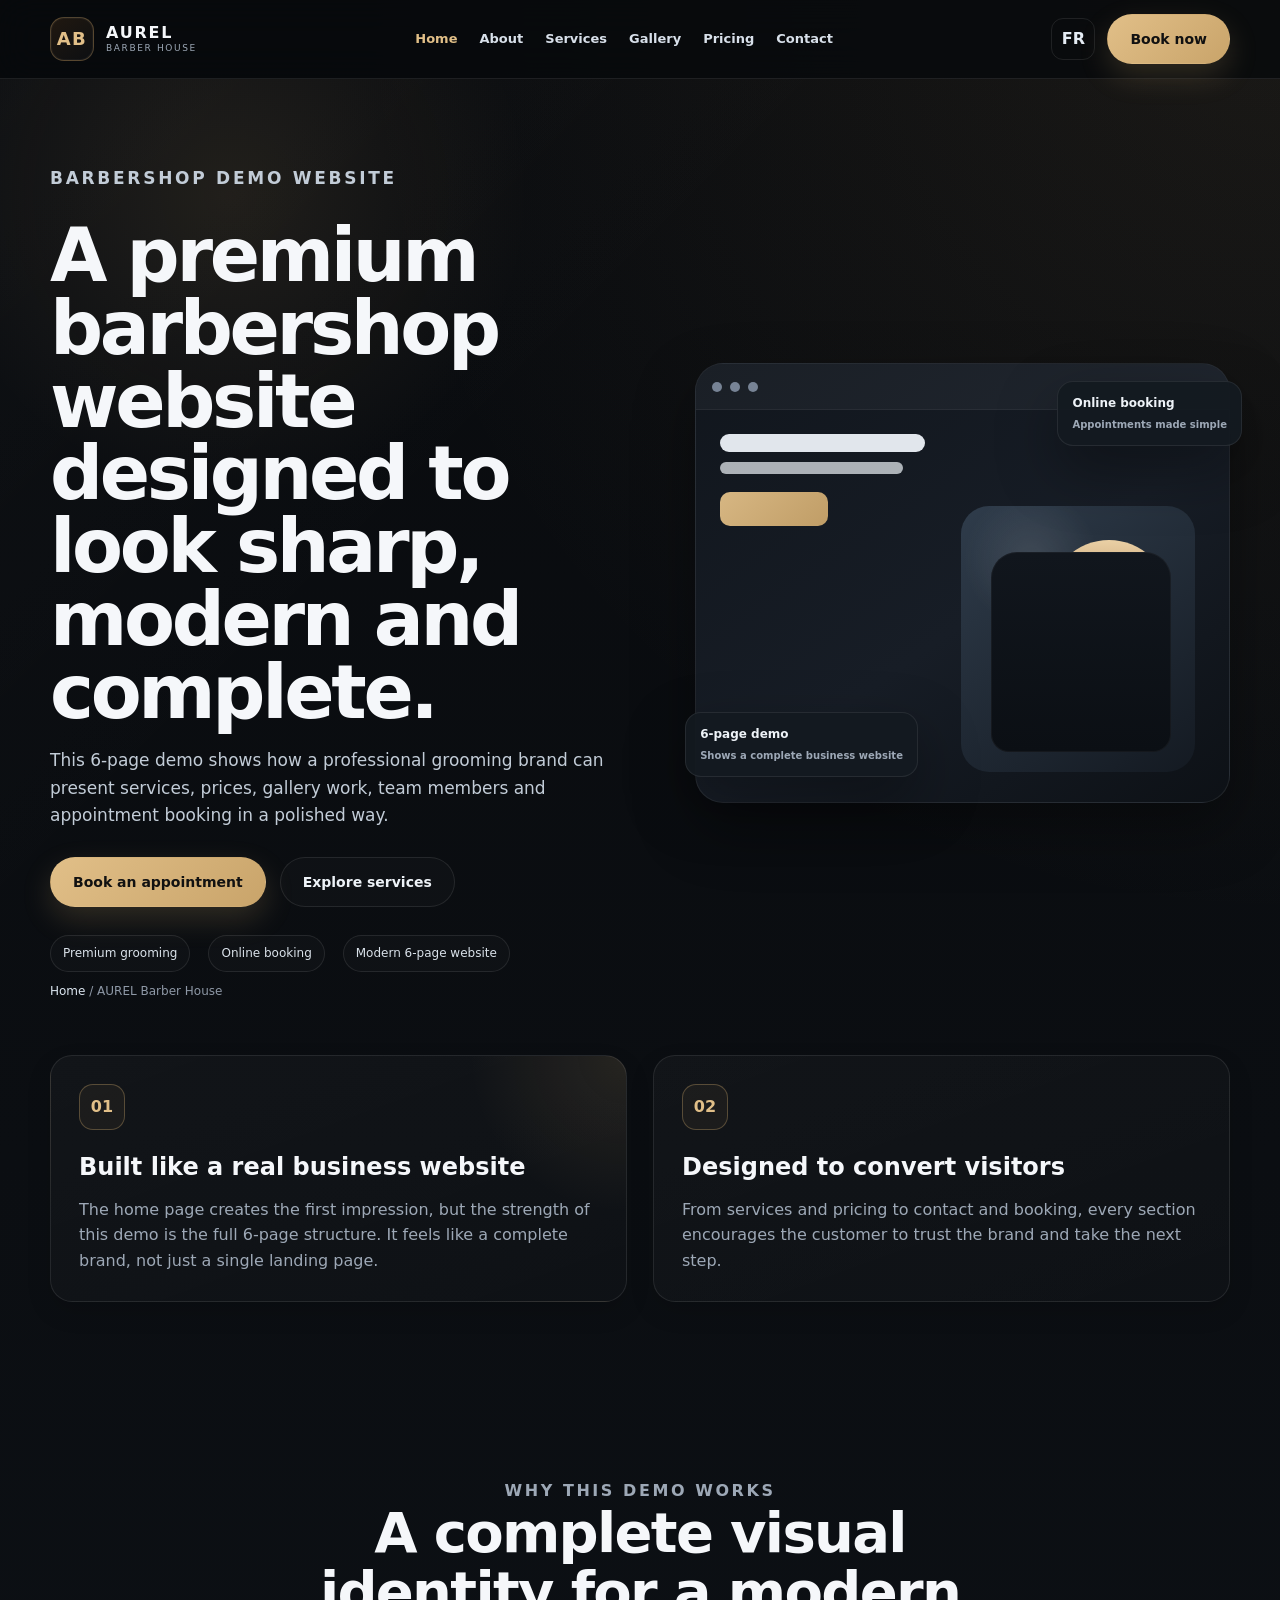
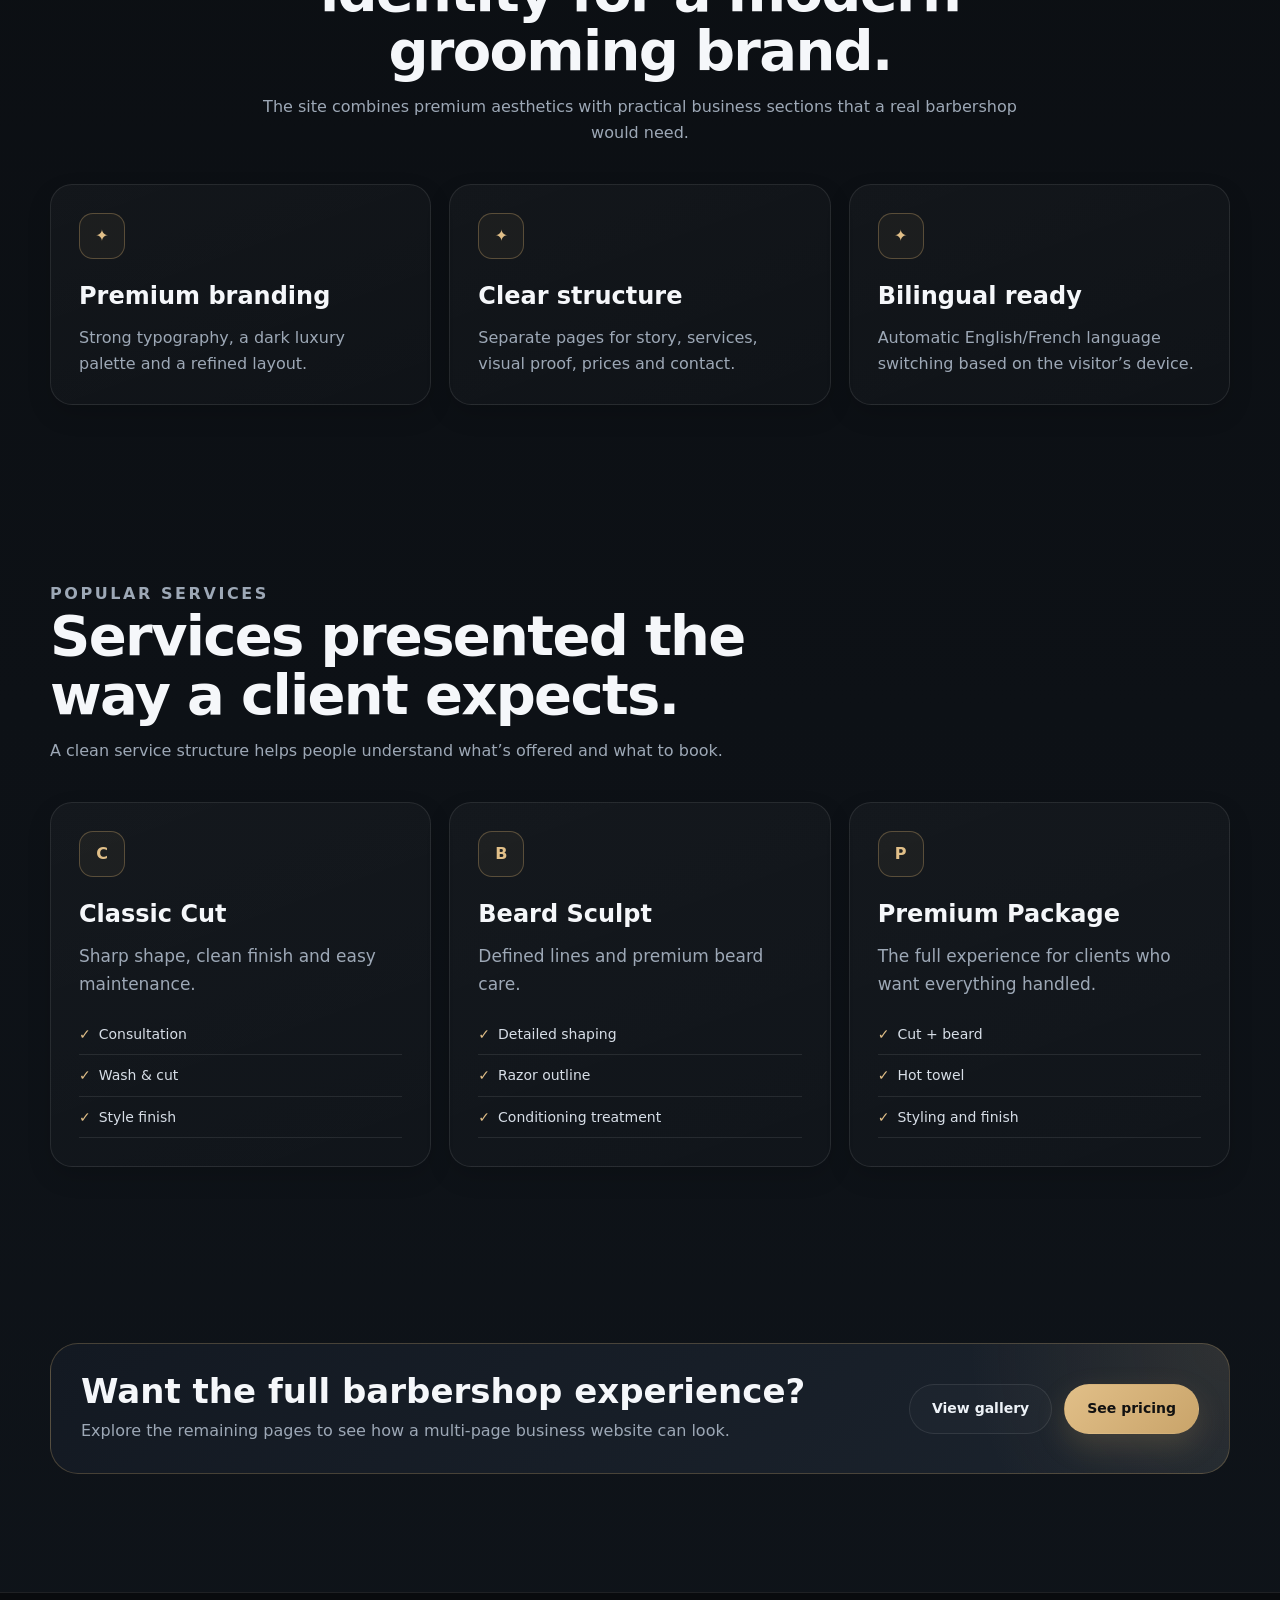
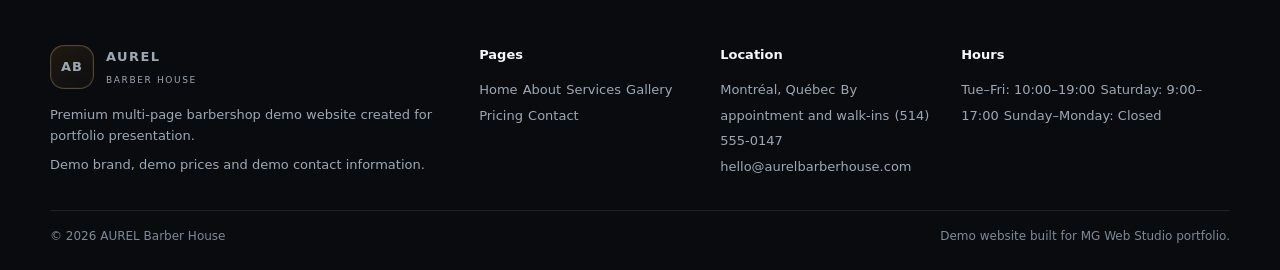
==== index.html @ 2289fd04 "Add files via upload" ====
<!doctype html>
<html lang="en" data-title-en="AUREL Barber House | Home" data-title-fr="AUREL Barber House | Accueil">
<head>
  <meta charset="utf-8" />
  <meta name="viewport" content="width=device-width, initial-scale=1" />
  <meta name="description" content="Premium multi-page barbershop demo website for portfolio presentation." />
  <title>AUREL Barber House | Home</title>
  <link rel="stylesheet" href="styles.css" />
</head>
<body>
  
<header class="site-header">
  <div class="container nav-wrap">
    <a href="index.html" class="brand" aria-label="AUREL Barber House home">
      <span class="brand-mark">AB</span>
      <span class="brand-copy">
        <strong>AUREL</strong>
        <small data-en="BARBER HOUSE" data-fr="BARBER HOUSE">BARBER HOUSE</small>
      </span>
    </a>

    <button class="menu-btn" type="button" aria-label="Open menu" aria-expanded="false">
      <span></span><span></span><span></span>
    </button>

    <nav class="main-nav">
      <a href="index.html" class="active" data-en="Home" data-fr="Accueil">Home</a>
      <a href="about.html" class="" data-en="About" data-fr="À propos">About</a>
      <a href="services.html" class="" data-en="Services" data-fr="Services">Services</a>
      <a href="gallery.html" class="" data-en="Gallery" data-fr="Galerie">Gallery</a>
      <a href="pricing.html" class="" data-en="Pricing" data-fr="Tarifs">Pricing</a>
      <a href="contact.html" class="" data-en="Contact" data-fr="Contact">Contact</a>
    </nav>

    <div class="header-actions">
      <button class="lang-btn" type="button" aria-label="Switch language">FR</button>
      <a href="contact.html" class="btn btn-primary" data-en="Book now" data-fr="Réserver">Book now</a>
    </div>
  </div>
</header>


  <section class="page-hero">
    <div class="container">
      <div class="hero-grid">
        <div class="hero-copy reveal">
          <p class="eyebrow" data-en="Barbershop demo website" data-fr="Site démo pour barbershop">Barbershop demo website</p>
          <h1 data-en="A premium barbershop website designed to look sharp, modern and complete." data-fr="Un site de barbershop premium conçu pour être net, moderne et complet.">A premium barbershop website designed to look sharp, modern and complete.</h1>
          <p data-en="This 6-page demo shows how a professional grooming brand can present services, prices, gallery work, team members and appointment booking in a polished way." data-fr="Cette démo en 6 pages montre comment une marque de barbershop peut présenter ses services, ses tarifs, sa galerie, son équipe et la prise de rendez-vous de manière soignée.">This 6-page demo shows how a professional grooming brand can present services, prices, gallery work, team members and appointment booking in a polished way.</p>
          <div class="hero-actions">
            <a href="contact.html" class="btn btn-primary" data-en="Book an appointment" data-fr="Prendre rendez-vous">Book an appointment</a>
            <a href="services.html" class="btn btn-secondary" data-en="Explore services" data-fr="Voir les services">Explore services</a>
          </div>
          <div class="trust-strip">
            <span data-en="Premium grooming" data-fr="Soins premium">Premium grooming</span>
            <span data-en="Online booking" data-fr="Réservation en ligne">Online booking</span>
            <span data-en="Modern 6-page website" data-fr="Site moderne en 6 pages">Modern 6-page website</span>
          </div>
          <div class="breadcrumb"><a href="index.html" data-en="Home" data-fr="Accueil">Home</a> / <span>AUREL Barber House</span></div>
        </div>
        
<div class="hero-visual reveal">
  <div class="hero-card">
    <div class="browser-top"><i></i><i></i><i></i></div>
    <div class="barber-hero-scene">
      <div class="preview-headline">
        <b></b><b></b><i></i>
      </div>
      <div class="barber-chair"></div>
    </div>
  </div>
  <div class="hero-floating float-one">
    <span data-en="Online booking" data-fr="Réservation en ligne">Online booking</span>
    <small data-en="Appointments made simple" data-fr="Prise de rendez-vous simplifiée">Appointments made simple</small>
  </div>
  <div class="hero-floating float-two">
    <span data-en="6-page demo" data-fr="Démo 6 pages">6-page demo</span>
    <small data-en="Shows a complete business website" data-fr="Montre un site complet d’entreprise">Shows a complete business website</small>
  </div>
</div>

      </div>
    </div>
  </section>

  
<section class="section page-intro">
  <div class="container">
    <div class="grid-2">
      <div class="card highlight-card reveal">
        <div class="icon">01</div>
        <h3 data-en="Built like a real business website" data-fr="Construit comme un vrai site d’entreprise">Built like a real business website</h3>
        <p data-en="The home page creates the first impression, but the strength of this demo is the full 6-page structure. It feels like a complete brand, not just a single landing page."
           data-fr="La page d’accueil crée la première impression, mais la force de cette démo vient surtout de sa structure complète en 6 pages. Elle ressemble à une vraie marque, pas seulement à une simple page d’atterrissage.">
          The home page creates the first impression, but the strength of this demo is the full 6-page structure. It feels like a complete brand, not just a single landing page.
        </p>
      </div>
      <div class="card reveal">
        <div class="icon">02</div>
        <h3 data-en="Designed to convert visitors" data-fr="Conçu pour convertir les visiteurs">Designed to convert visitors</h3>
        <p data-en="From services and pricing to contact and booking, every section encourages the customer to trust the brand and take the next step."
           data-fr="Des services et tarifs au contact et à la réservation, chaque section aide le client à faire confiance à la marque et à passer à l’action.">
          From services and pricing to contact and booking, every section encourages the customer to trust the brand and take the next step.
        </p>
      </div>
    </div>
  </div>
</section>

<section class="section">
  <div class="container">
    <div class="section-heading center reveal">
      <p class="eyebrow" data-en="Why this demo works" data-fr="Pourquoi cette démo fonctionne">Why this demo works</p>
      <h2 data-en="A complete visual identity for a modern grooming brand." data-fr="Une identité visuelle complète pour une marque de grooming moderne.">A complete visual identity for a modern grooming brand.</h2>
      <p data-en="The site combines premium aesthetics with practical business sections that a real barbershop would need."
         data-fr="Le site combine une esthétique premium avec les sections pratiques dont un vrai barbershop a besoin.">
         The site combines premium aesthetics with practical business sections that a real barbershop would need.
      </p>
    </div>
    <div class="feature-grid">
      <div class="card reveal">
        <div class="icon">✦</div>
        <h3 data-en="Premium branding" data-fr="Branding premium">Premium branding</h3>
        <p data-en="Strong typography, a dark luxury palette and a refined layout."
           data-fr="Typographie forte, palette luxueuse sombre et mise en page raffinée.">Strong typography, a dark luxury palette and a refined layout.</p>
      </div>
      <div class="card reveal">
        <div class="icon">✦</div>
        <h3 data-en="Clear structure" data-fr="Structure claire">Clear structure</h3>
        <p data-en="Separate pages for story, services, visual proof, prices and contact."
           data-fr="Des pages séparées pour l’histoire, les services, la preuve visuelle, les tarifs et le contact.">Separate pages for story, services, visual proof, prices and contact.</p>
      </div>
      <div class="card reveal">
        <div class="icon">✦</div>
        <h3 data-en="Bilingual ready" data-fr="Bilingue">Bilingual ready</h3>
        <p data-en="Automatic English/French language switching based on the visitor’s device."
           data-fr="Changement automatique anglais/français selon l’appareil du visiteur.">Automatic English/French language switching based on the visitor’s device.</p>
      </div>
    </div>
  </div>
</section>

<section class="section">
  <div class="container">
    <div class="section-heading reveal">
      <p class="eyebrow" data-en="Popular services" data-fr="Services populaires">Popular services</p>
      <h2 data-en="Services presented the way a client expects." data-fr="Des services présentés comme un client s’y attend.">Services presented the way a client expects.</h2>
      <p data-en="A clean service structure helps people understand what’s offered and what to book."
         data-fr="Une structure de services claire aide les clients à comprendre ce qui est offert et quoi réserver.">
         A clean service structure helps people understand what’s offered and what to book.
      </p>
    </div>
    <div class="service-grid">
      <div class="card service-card reveal">
        <div class="icon">C</div>
        <h3 data-en="Classic Cut" data-fr="Coupe classique">Classic Cut</h3>
        <p class="lead" data-en="Sharp shape, clean finish and easy maintenance." data-fr="Forme nette, finition propre et entretien facile.">Sharp shape, clean finish and easy maintenance.</p>
        <ul>
          <li data-en="Consultation" data-fr="Consultation">Consultation</li>
          <li data-en="Wash & cut" data-fr="Lavage et coupe">Wash & cut</li>
          <li data-en="Style finish" data-fr="Finition coiffage">Style finish</li>
        </ul>
      </div>
      <div class="card service-card reveal">
        <div class="icon">B</div>
        <h3 data-en="Beard Sculpt" data-fr="Sculpture de barbe">Beard Sculpt</h3>
        <p class="lead" data-en="Defined lines and premium beard care." data-fr="Lignes définies et soin de barbe premium.">Defined lines and premium beard care.</p>
        <ul>
          <li data-en="Detailed shaping" data-fr="Mise en forme détaillée">Detailed shaping</li>
          <li data-en="Razor outline" data-fr="Contour au rasoir">Razor outline</li>
          <li data-en="Conditioning treatment" data-fr="Traitement revitalisant">Conditioning treatment</li>
        </ul>
      </div>
      <div class="card service-card reveal">
        <div class="icon">P</div>
        <h3 data-en="Premium Package" data-fr="Forfait premium">Premium Package</h3>
        <p class="lead" data-en="The full experience for clients who want everything handled." data-fr="L’expérience complète pour les clients qui veulent tout inclure.">The full experience for clients who want everything handled.</p>
        <ul>
          <li data-en="Cut + beard" data-fr="Coupe + barbe">Cut + beard</li>
          <li data-en="Hot towel" data-fr="Serviette chaude">Hot towel</li>
          <li data-en="Styling and finish" data-fr="Coiffage et finition">Styling and finish</li>
        </ul>
      </div>
    </div>
  </div>
</section>

<section class="section">
  <div class="container">
    <div class="cta-band reveal">
      <div>
        <h3 data-en="Want the full barbershop experience?" data-fr="Envie de voir l’expérience complète du barbershop ?">Want the full barbershop experience?</h3>
        <p data-en="Explore the remaining pages to see how a multi-page business website can look." data-fr="Explorez les autres pages pour voir à quoi peut ressembler un site professionnel multi-pages.">Explore the remaining pages to see how a multi-page business website can look.</p>
      </div>
      <div style="display:flex;gap:12px;flex-wrap:wrap;">
        <a href="gallery.html" class="btn btn-secondary" data-en="View gallery" data-fr="Voir la galerie">View gallery</a>
        <a href="pricing.html" class="btn btn-primary" data-en="See pricing" data-fr="Voir les tarifs">See pricing</a>
      </div>
    </div>
  </div>
</section>


  
<footer class="site-footer">
  <div class="container footer-grid">
    <div>
      <a href="index.html" class="brand">
        <span class="brand-mark">AB</span>
        <span class="brand-copy">
          <strong>AUREL</strong>
          <small data-en="BARBER HOUSE" data-fr="BARBER HOUSE">BARBER HOUSE</small>
        </span>
      </a>
      <p data-en="Premium multi-page barbershop demo website created for portfolio presentation." data-fr="Site démo premium multi-pages pour barbershop, créé pour une présentation de portfolio.">Premium multi-page barbershop demo website created for portfolio presentation.</p>
      <p class="demo-note" data-en="Demo brand, demo prices and demo contact information." data-fr="Marque, tarifs et coordonnées fictifs pour cette démonstration.">Demo brand, demo prices and demo contact information.</p>
    </div>
    <div>
      <strong data-en="Pages" data-fr="Pages">Pages</strong>
      <a href="index.html" data-en="Home" data-fr="Accueil">Home</a>
      <a href="about.html" data-en="About" data-fr="À propos">About</a>
      <a href="services.html" data-en="Services" data-fr="Services">Services</a>
      <a href="gallery.html" data-en="Gallery" data-fr="Galerie">Gallery</a>
      <a href="pricing.html" data-en="Pricing" data-fr="Tarifs">Pricing</a>
      <a href="contact.html" data-en="Contact" data-fr="Contact">Contact</a>
    </div>
    <div>
      <strong data-en="Location" data-fr="Emplacement">Location</strong>
      <span data-en="Montréal, Québec" data-fr="Montréal, Québec">Montréal, Québec</span>
      <span data-en="By appointment and walk-ins" data-fr="Sur rendez-vous et sans rendez-vous">By appointment and walk-ins</span>
      <span>(514) 555-0147</span>
      <span>hello@aurelbarberhouse.com</span>
    </div>
    <div>
      <strong data-en="Hours" data-fr="Heures">Hours</strong>
      <span data-en="Tue–Fri: 10:00–19:00" data-fr="Mar–Ven : 10 h–19 h">Tue–Fri: 10:00–19:00</span>
      <span data-en="Saturday: 9:00–17:00" data-fr="Samedi : 9 h–17 h">Saturday: 9:00–17:00</span>
      <span data-en="Sunday–Monday: Closed" data-fr="Dimanche–Lundi : Fermé">Sunday–Monday: Closed</span>
    </div>
  </div>
  <div class="container footer-bottom">
    <span>© <span id="year"></span> AUREL Barber House</span>
    <span data-en="Demo website built for MG Web Studio portfolio." data-fr="Site démo créé pour le portfolio de MG Web Studio.">Demo website built for MG Web Studio portfolio.</span>
  </div>
</footer>

  <script src="script.js"></script>
</body>
</html>
---- styles.css ----
:root{
  --bg:#0b0d10;
  --bg-2:#11151a;
  --panel:#141a20;
  --panel-2:#182029;
  --text:#f5f7fa;
  --muted:#9da8b6;
  --line:rgba(255,255,255,.09);
  --gold:#c9a46a;
  --gold-2:#e1bf88;
  --accent:#7dd3c7;
  --danger:#ff8a8a;
  --radius:22px;
  --shadow:0 24px 60px rgba(0,0,0,.35);
  --max:1180px;
}
*{box-sizing:border-box}
html{scroll-behavior:smooth}
body{
  margin:0;
  background:
    radial-gradient(circle at top right, rgba(201,164,106,.09), transparent 25%),
    linear-gradient(180deg,#090b0e,#0f141a);
  color:var(--text);
  font-family:Inter, ui-sans-serif, system-ui, -apple-system, Segoe UI, Roboto, Arial, sans-serif;
  line-height:1.6;
}
a{color:inherit;text-decoration:none}
img{max-width:100%;display:block}
button,input,textarea{font:inherit}
button{cursor:pointer}
.container{width:min(var(--max), calc(100% - 32px));margin:auto}
.eyebrow{
  display:inline-block;
  color:var(--gold-2);
  font-size:11px;
  font-weight:800;
  letter-spacing:.16em;
  text-transform:uppercase;
  margin-bottom:16px;
}
.section{
  padding:88px 0;
}
.section-heading{
  max-width:760px;
  margin-bottom:38px;
}
.section-heading.center{
  text-align:center;
  margin-left:auto;
  margin-right:auto;
}
.section-heading h2{
  margin:0 0 14px;
  font-size:clamp(34px,4.5vw,56px);
  line-height:1.05;
  letter-spacing:-.03em;
}
.section-heading p{
  margin:0;
  color:var(--muted);
  font-size:16px;
}
.lead{
  color:#cad2dc;
  font-size:17px;
}
.btn{
  display:inline-flex;
  align-items:center;
  justify-content:center;
  min-height:50px;
  padding:0 22px;
  border-radius:999px;
  font-size:14px;
  font-weight:800;
  transition:.22s ease;
  border:1px solid transparent;
}
.btn:hover{transform:translateY(-2px)}
.btn-primary{
  background:linear-gradient(135deg,var(--gold-2),var(--gold));
  color:#111;
  box-shadow:0 12px 30px rgba(201,164,106,.2);
}
.btn-secondary{
  background:rgba(255,255,255,.02);
  border-color:var(--line);
  color:#edf2f7;
}
.btn-secondary:hover{
  border-color:rgba(201,164,106,.45);
}
.site-header{
  position:sticky;
  top:0;
  z-index:999;
  background:rgba(7,9,12,.78);
  backdrop-filter:blur(18px);
  border-bottom:1px solid var(--line);
}
.nav-wrap{
  min-height:78px;
  display:flex;
  align-items:center;
  justify-content:space-between;
  gap:20px;
}
.brand{
  display:flex;
  align-items:center;
  gap:12px;
  min-width:0;
}
.brand-mark{
  width:44px;height:44px;
  border-radius:14px;
  display:grid;
  place-items:center;
  background:linear-gradient(145deg,#201810,#0d0f12);
  border:1px solid rgba(201,164,106,.35);
  color:var(--gold-2);
  font-weight:900;
  font-size:18px;
  letter-spacing:.08em;
  box-shadow:inset 0 0 0 1px rgba(255,255,255,.04);
}
.brand-copy{
  display:grid;
  gap:3px;
  line-height:1;
}
.brand-copy strong{
  font-size:16px;
  letter-spacing:.11em;
}
.brand-copy small{
  color:var(--muted);
  font-size:9px;
  letter-spacing:.18em;
  text-transform:uppercase;
}
.main-nav{
  display:flex;
  align-items:center;
  gap:22px;
}
.main-nav a{
  font-size:13px;
  font-weight:700;
  color:#d8e0ea;
}
.main-nav a.active,
.main-nav a:hover{
  color:var(--gold-2);
}
.header-actions{
  display:flex;
  align-items:center;
  gap:12px;
}
.lang-btn{
  min-width:44px;
  height:42px;
  border-radius:12px;
  border:1px solid var(--line);
  background:transparent;
  color:#e5ecf4;
  font-weight:800;
}
.menu-btn{
  display:none;
  border:0;
  background:none;
  padding:8px;
}
.menu-btn span{
  display:block;
  width:24px;
  height:2px;
  background:#fff;
  margin:5px 0;
}
.page-hero{
  position:relative;
  overflow:hidden;
  padding:86px 0 54px;
}
.page-hero::before{
  content:"";
  position:absolute;
  inset:0;
  background:
    radial-gradient(circle at 18% 12%, rgba(201,164,106,.11), transparent 22%),
    linear-gradient(135deg, rgba(255,255,255,.02), transparent 40%);
  pointer-events:none;
}
.page-hero .container{
  position:relative;
  z-index:2;
}
.hero-grid{
  display:grid;
  grid-template-columns:1.06fr .94fr;
  gap:42px;
  align-items:center;
}
.hero-copy h1{
  margin:0 0 18px;
  font-size:clamp(46px,5.8vw,78px);
  line-height:.98;
  letter-spacing:-.045em;
}
.hero-copy p{
  margin:0 0 28px;
  color:#c2ccd7;
  font-size:17px;
  max-width:640px;
}
.hero-actions{
  display:flex;
  gap:14px;
  flex-wrap:wrap;
  margin-bottom:28px;
}
.trust-strip{
  display:flex;
  gap:18px;
  flex-wrap:wrap;
}
.trust-strip span{
  color:#dae2ea;
  font-size:12px;
  padding:8px 12px;
  border-radius:999px;
  border:1px solid var(--line);
  background:rgba(255,255,255,.02);
}
.hero-visual{
  position:relative;
  min-height:440px;
}
.hero-card{
  position:absolute;
  inset:0;
  border-radius:28px;
  overflow:hidden;
  border:1px solid rgba(255,255,255,.08);
  background:linear-gradient(145deg,#11161d,#171d26 55%,#0d1116);
  box-shadow:var(--shadow);
}
.browser-top{
  height:46px;
  display:flex;
  align-items:center;
  gap:8px;
  padding:0 16px;
  background:rgba(255,255,255,.04);
  border-bottom:1px solid rgba(255,255,255,.05);
}
.browser-top i{
  width:10px;height:10px;border-radius:50%;background:#778395;
}
.barber-hero-scene{
  position:absolute;
  inset:46px 0 0 0;
  padding:24px;
}
.preview-headline{
  display:grid;
  gap:10px;
  max-width:46%;
}
.preview-headline b,
.preview-headline i{
  display:block;
  border-radius:10px;
  background:#edf2f7;
  opacity:.95;
}
.preview-headline b:nth-child(1){height:18px;width:92%}
.preview-headline b:nth-child(2){height:12px;width:82%;opacity:.7}
.preview-headline i{height:34px;width:108px;background:linear-gradient(135deg,var(--gold-2),var(--gold));margin-top:8px}
.barber-chair{
  position:absolute;
  right:34px;
  bottom:30px;
  width:44%;
  height:68%;
  border-radius:28px;
  background:
    radial-gradient(circle at 30% 20%, rgba(255,255,255,.10), transparent 25%),
    linear-gradient(145deg,#2f3c4b,#141a22);
  overflow:hidden;
}
.barber-chair::before{
  content:"";
  position:absolute;
  width:120px;height:120px;border-radius:50%;
  top:34px;right:26px;
  background:linear-gradient(180deg,#ead0a5,#bc9265 48%,#49352a);
}
.barber-chair::after{
  content:"";
  position:absolute;
  width:180px;height:200px;
  left:30px;bottom:20px;
  background:linear-gradient(180deg,#11161d,#0b0f14);
  border-radius:26px 26px 18px 18px;
  box-shadow:inset 0 0 0 1px rgba(255,255,255,.04);
}
.hero-floating{
  position:absolute;
  z-index:3;
  padding:12px 14px;
  border-radius:16px;
  border:1px solid rgba(255,255,255,.08);
  background:rgba(20,26,32,.94);
  box-shadow:var(--shadow);
  font-size:12px;
  font-weight:800;
  color:#eef3f8;
}
.hero-floating small{
  display:block;
  margin-top:4px;
  font-size:10px;
  font-weight:600;
  color:var(--muted);
}
.float-one{top:18px;right:-12px}
.float-two{left:-10px;bottom:26px}
.page-intro{
  padding-top:0;
}
.grid-2{
  display:grid;
  grid-template-columns:1fr 1fr;
  gap:26px;
}
.card{
  padding:28px;
  border-radius:var(--radius);
  background:linear-gradient(160deg,rgba(255,255,255,.03),rgba(255,255,255,.015));
  border:1px solid var(--line);
  box-shadow:0 10px 24px rgba(0,0,0,.14);
}
.highlight-card{
  background:
    radial-gradient(circle at top right, rgba(201,164,106,.12), transparent 25%),
    linear-gradient(160deg,rgba(255,255,255,.03),rgba(255,255,255,.015));
}
.icon{
  width:46px;height:46px;border-radius:14px;
  display:grid;place-items:center;
  color:var(--gold-2);
  border:1px solid rgba(201,164,106,.35);
  background:rgba(201,164,106,.06);
  margin-bottom:18px;
  font-weight:900;
}
.card h3{
  margin:0 0 10px;
  font-size:24px;
}
.card p{
  margin:0;
  color:var(--muted);
}
.feature-grid{
  display:grid;
  grid-template-columns:repeat(3,1fr);
  gap:18px;
}
.service-grid, .gallery-grid, .pricing-grid, .team-grid, .review-grid, .stat-grid{
  display:grid;
  gap:18px;
}
.service-grid{grid-template-columns:repeat(3,1fr)}
.gallery-grid{grid-template-columns:repeat(3,1fr)}
.gallery-tile{
  min-height:240px;
  border-radius:22px;
  overflow:hidden;
  border:1px solid var(--line);
  background:linear-gradient(145deg,#151b22,#1f2730);
  position:relative;
}
.gallery-tile::before{
  content:"";
  position:absolute;
  inset:0;
  background:
    radial-gradient(circle at 74% 20%, rgba(201,164,106,.18), transparent 16%),
    linear-gradient(135deg, transparent 35%, rgba(255,255,255,.05), transparent 60%);
}
.gallery-tile .scene{
  position:absolute; inset:0; padding:22px;
}
.gallery-tile .scene .hair{
  position:absolute; top:36px; right:42px; width:84px; height:84px; border-radius:50%;
  background:linear-gradient(180deg,#18120f,#36261d);
}
.gallery-tile .scene .face{
  position:absolute; top:78px; right:54px; width:60px; height:86px; border-radius:32px;
  background:linear-gradient(180deg,#ebc49a,#b77f59);
}
.gallery-tile .scene .cape{
  position:absolute; bottom:20px; right:20px; width:150px; height:140px; border-radius:30px 30px 16px 16px;
  background:linear-gradient(180deg,#0f1318,#293341);
}
.gallery-tile .label{
  position:absolute;left:18px;bottom:18px;z-index:2;
  padding:8px 10px;border-radius:999px;
  font-size:10px;font-weight:800;letter-spacing:.1em;text-transform:uppercase;
  border:1px solid rgba(255,255,255,.08);
  background:rgba(12,15,19,.72);
}
.service-card h3,
.team-card h3,
.review-card h3,
.price-card h3{
  margin:0 0 10px;
  font-size:24px;
}
.service-card ul,
.price-card ul{
  list-style:none;padding:0;margin:16px 0 0;
}
.service-card li,
.price-card li{
  padding:9px 0;
  border-bottom:1px solid var(--line);
  color:#d7dee7;
  font-size:14px;
}
.service-card li::before,
.price-card li::before{
  content:"✓";
  color:var(--gold-2);
  margin-right:8px;
}
.pricing-grid{grid-template-columns:repeat(3,1fr)}
.price-card{
  position:relative;
  padding:32px 28px;
  border-radius:24px;
  border:1px solid var(--line);
  background:linear-gradient(180deg,#11161d,#151c24);
}
.price-card.featured{
  border-color:rgba(201,164,106,.45);
  background:
    radial-gradient(circle at top right, rgba(201,164,106,.12), transparent 30%),
    linear-gradient(180deg,#12171f,#161d26);
}
.popular{
  position:absolute;
  top:18px;right:18px;
  font-size:9px;
  letter-spacing:.1em;
  font-weight:900;
  padding:6px 8px;
  border-radius:999px;
  color:#121212;
  background:var(--gold-2);
}
.price{
  display:flex;
  align-items:flex-end;
  gap:8px;
  margin-bottom:16px;
}
.price strong{font-size:42px;line-height:1}
.price span{font-size:12px;color:var(--muted);padding-bottom:7px}
.team-grid{grid-template-columns:repeat(3,1fr)}
.team-card .portrait{
  height:240px;
  border-radius:18px;
  margin-bottom:18px;
  background:
    radial-gradient(circle at 72% 24%, rgba(255,255,255,.10), transparent 16%),
    linear-gradient(145deg,#212a34,#14181d);
  position:relative;
  overflow:hidden;
}
.team-card .portrait::before{
  content:"";
  position:absolute; top:34px; left:50%; transform:translateX(-50%);
  width:88px;height:88px;border-radius:50%;
  background:linear-gradient(180deg,#e6bb90,#a66f4a);
}
.team-card .portrait::after{
  content:"";
  position:absolute; bottom:0; left:50%; transform:translateX(-50%);
  width:170px; height:160px; border-radius:36px 36px 12px 12px;
  background:linear-gradient(180deg,#0f141a,#252e39);
}
.member-role{
  display:block;
  color:var(--gold-2);
  font-size:11px;
  text-transform:uppercase;
  letter-spacing:.11em;
  margin-bottom:8px;
}
.review-grid{grid-template-columns:repeat(3,1fr)}
.review-card .stars{
  color:var(--gold-2);
  letter-spacing:.18em;
  font-size:12px;
  margin-bottom:16px;
}
.review-card p{
  color:#d7dee7;
}
.faq{
  display:grid;
  gap:10px;
}
details{
  border:1px solid var(--line);
  border-radius:18px;
  background:rgba(255,255,255,.02);
  padding:0 18px;
}
summary{
  list-style:none;
  cursor:pointer;
  padding:18px 28px 18px 0;
  position:relative;
  font-weight:800;
}
summary::-webkit-details-marker{display:none}
summary::after{
  content:"+";
  position:absolute;
  right:0;
  top:16px;
  color:var(--gold-2);
  font-size:22px;
}
details[open] summary::after{content:"–"}
details p{
  margin:0 0 18px;
  color:var(--muted);
}
.contact-grid{
  display:grid;
  grid-template-columns:.9fr 1.1fr;
  gap:28px;
}
.contact-form{
  padding:28px;
  border-radius:24px;
  border:1px solid var(--line);
  background:linear-gradient(180deg,#121921,#131b24);
}
.contact-form label{
  display:grid;
  gap:8px;
  margin-bottom:14px;
}
.contact-form span{
  font-size:12px;
  font-weight:800;
  text-transform:uppercase;
  letter-spacing:.1em;
  color:#d7dee7;
}
.contact-form input,
.contact-form select,
.contact-form textarea{
  width:100%;
  background:#0d141d;
  color:#fff;
  border:1px solid rgba(255,255,255,.09);
  border-radius:14px;
  padding:14px 15px;
  outline:none;
}
.contact-form input:focus,
.contact-form select:focus,
.contact-form textarea:focus{
  border-color:rgba(201,164,106,.5);
  box-shadow:0 0 0 3px rgba(201,164,106,.08);
}
.contact-form textarea{
  min-height:140px;
  resize:none;
}
.form-row{
  display:grid;
  grid-template-columns:1fr 1fr;
  gap:14px;
}
.form-status{
  margin-top:12px;
  min-height:22px;
  font-weight:700;
  font-size:13px;
}
.form-status.success{color:#9ce8c6}
.form-status.error{color:#ffb0b0}
.info-stack{
  display:grid;
  gap:16px;
}
.info-box{
  padding:24px;
  border-radius:22px;
  border:1px solid var(--line);
  background:linear-gradient(160deg,rgba(255,255,255,.03),rgba(255,255,255,.015));
}
.info-box strong{
  display:block;
  margin-bottom:8px;
  font-size:18px;
}
.info-box p, .info-box a{
  color:var(--muted);
}
.stat-grid{
  grid-template-columns:repeat(4,1fr);
}
.stat{
  text-align:center;
  padding:26px 18px;
  border-radius:22px;
  border:1px solid var(--line);
  background:linear-gradient(160deg,rgba(255,255,255,.03),rgba(255,255,255,.015));
}
.stat strong{
  display:block;
  font-size:34px;
  color:var(--gold-2);
  margin-bottom:6px;
}
.stat span{
  font-size:12px;
  color:var(--muted);
}
.cta-band{
  padding:30px;
  border-radius:28px;
  border:1px solid rgba(201,164,106,.28);
  background:
    radial-gradient(circle at top right, rgba(201,164,106,.12), transparent 22%),
    linear-gradient(145deg,#131922,#1b232d);
  display:flex;
  justify-content:space-between;
  align-items:center;
  gap:20px;
}
.cta-band h3{
  margin:0 0 8px;
  font-size:34px;
  line-height:1.05;
}
.cta-band p{
  margin:0;
  color:var(--muted);
}
.site-footer{
  margin-top:30px;
  padding:52px 0 24px;
  border-top:1px solid var(--line);
  background:#090b0e;
}
.footer-grid{
  display:grid;
  grid-template-columns:1.5fr .8fr .8fr 1fr;
  gap:26px;
}
.footer-grid strong{
  display:block;
  margin-bottom:10px;
  font-size:13px;
}
.footer-grid a,
.footer-grid span,
.footer-grid p{
  color:var(--muted);
  font-size:13px;
  margin:0 0 8px;
}
.footer-bottom{
  margin-top:26px;
  padding-top:16px;
  border-top:1px solid var(--line);
  display:flex;
  justify-content:space-between;
  gap:16px;
  flex-wrap:wrap;
  color:#7f8997;
  font-size:12px;
}
.reveal{
  opacity:0;
  transform:translateY(18px);
  transition:opacity .65s ease, transform .65s ease;
}
.reveal.visible{
  opacity:1;
  transform:none;
}
.demo-note{
  color:#93a1b3;
  font-size:12px;
}
.breadcrumb{
  margin-top:10px;
  font-size:12px;
  color:#8e98a6;
}
.breadcrumb a{color:#dce6f0}
@media (max-width: 1020px){
  .hero-grid,.contact-grid,.grid-2{grid-template-columns:1fr}
  .feature-grid,.service-grid,.gallery-grid,.pricing-grid,.team-grid,.review-grid,.stat-grid{grid-template-columns:1fr 1fr}
  .footer-grid{grid-template-columns:1fr 1fr}
  .hero-visual{min-height:400px}
}
@media (max-width: 780px){
  .main-nav{
    position:absolute;
    top:78px;
    left:16px; right:16px;
    background:#11161c;
    border:1px solid var(--line);
    border-radius:20px;
    padding:16px;
    flex-direction:column;
    align-items:stretch;
    display:none;
    box-shadow:var(--shadow);
  }
  .main-nav.open{display:flex}
  .menu-btn{display:block}
  .header-actions .btn{display:none}
  .hero-copy h1{font-size:42px}
  .feature-grid,.service-grid,.gallery-grid,.pricing-grid,.team-grid,.review-grid,.stat-grid,.form-row{grid-template-columns:1fr}
  .hero-card{position:relative;height:390px}
  .hero-visual{min-height:auto}
  .footer-grid{grid-template-columns:1fr}
  .cta-band{flex-direction:column;align-items:flex-start}
}
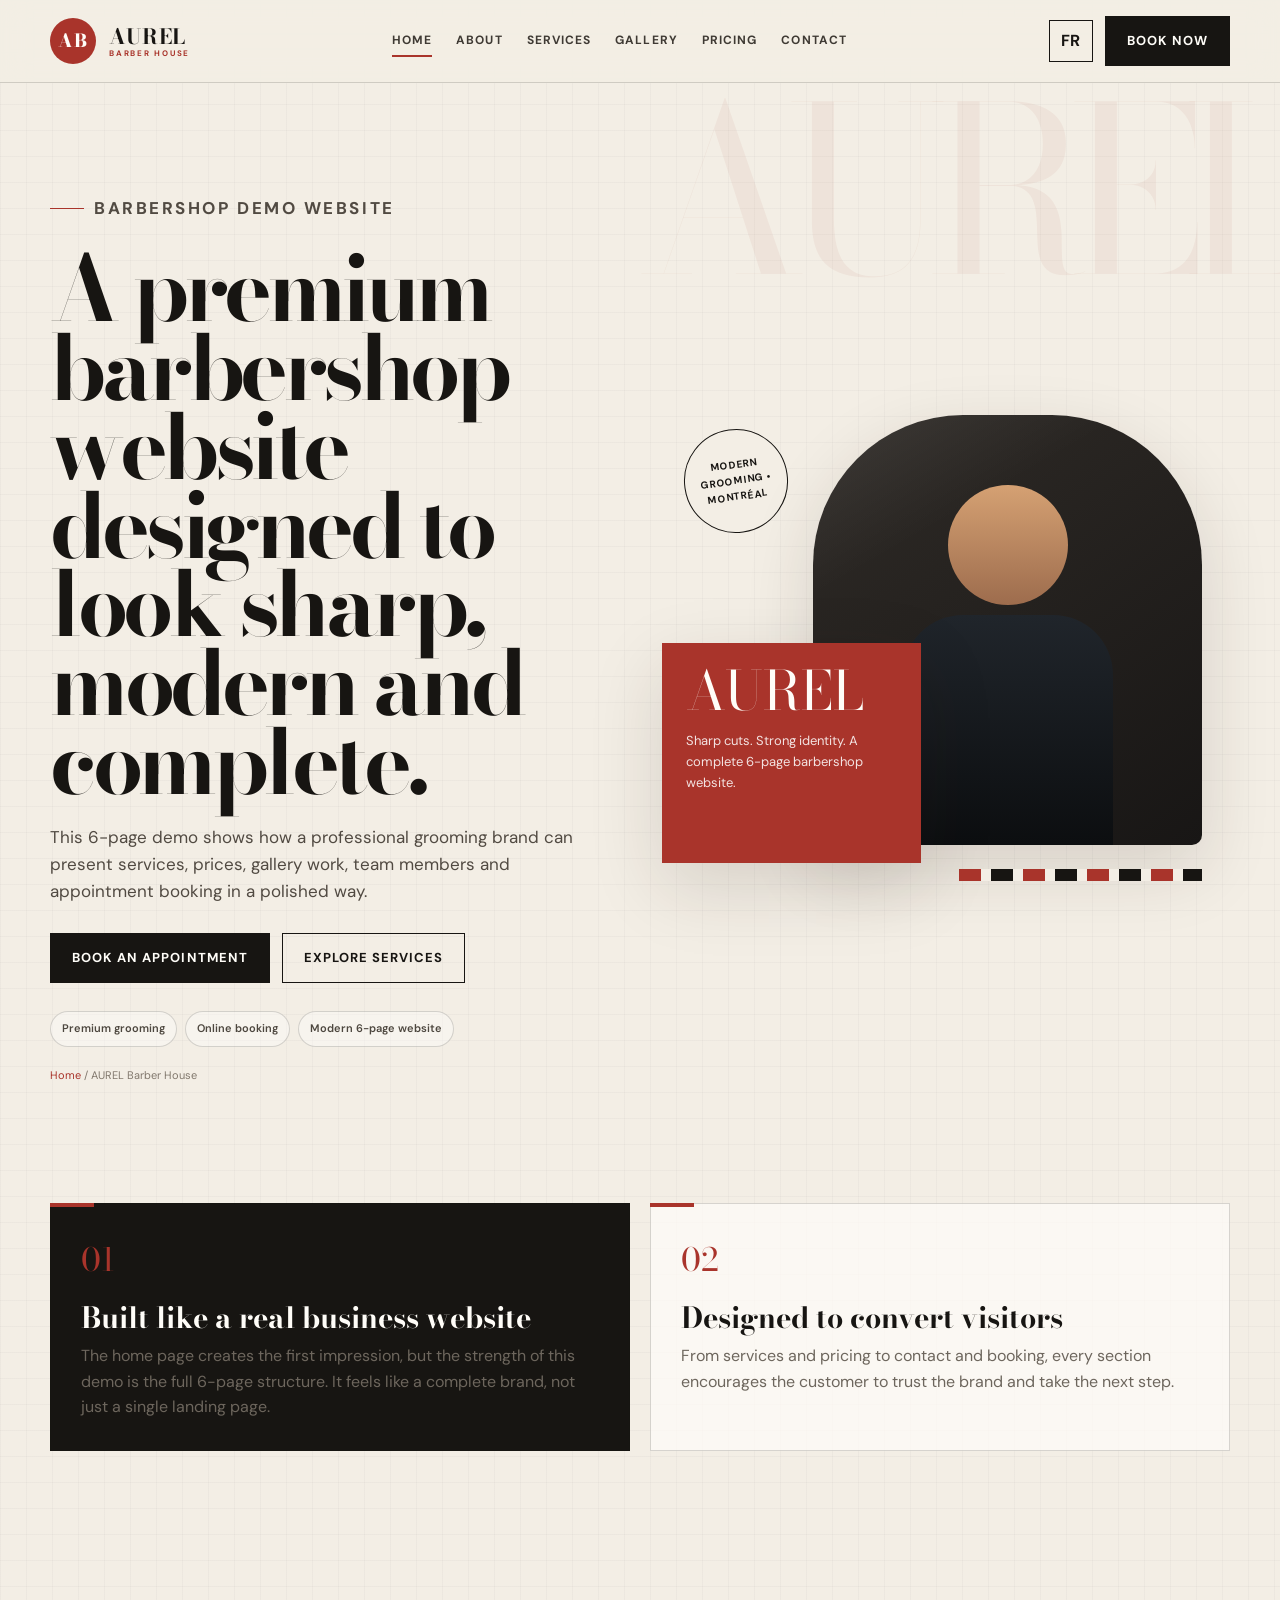
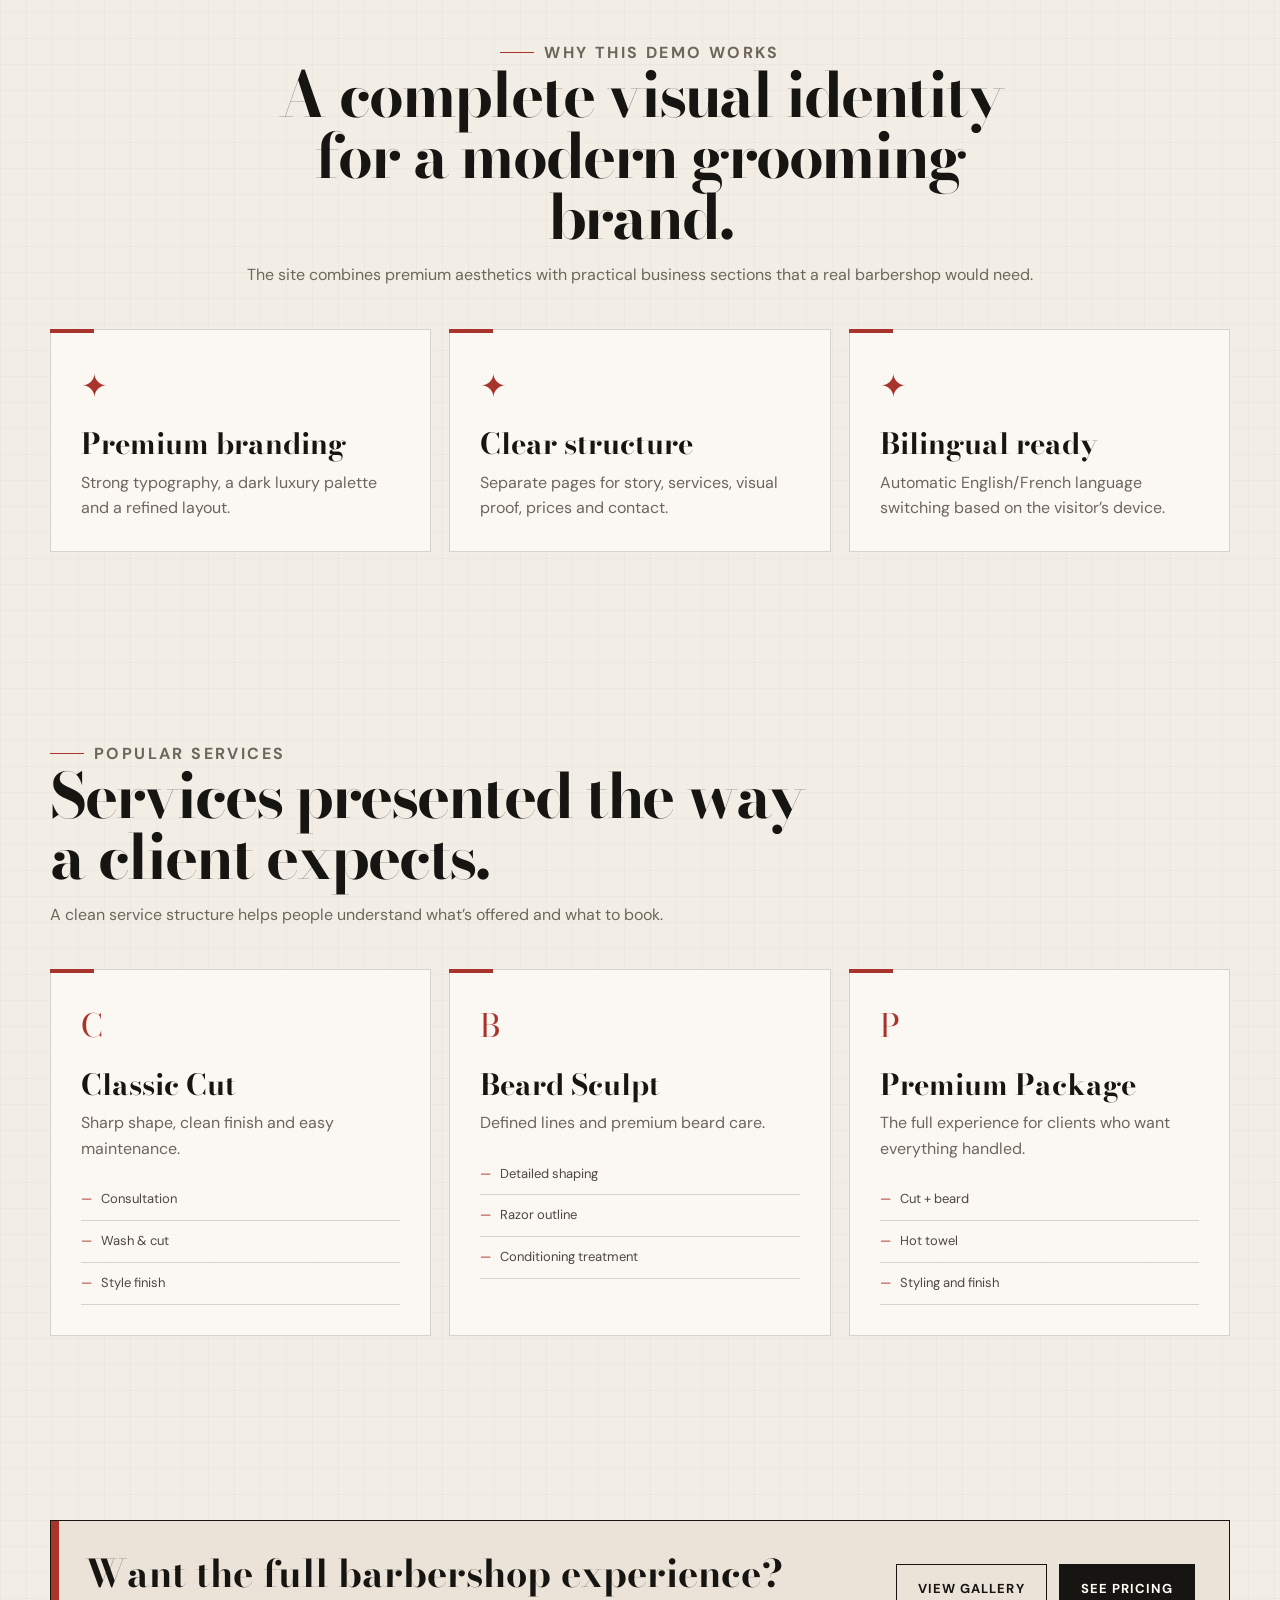
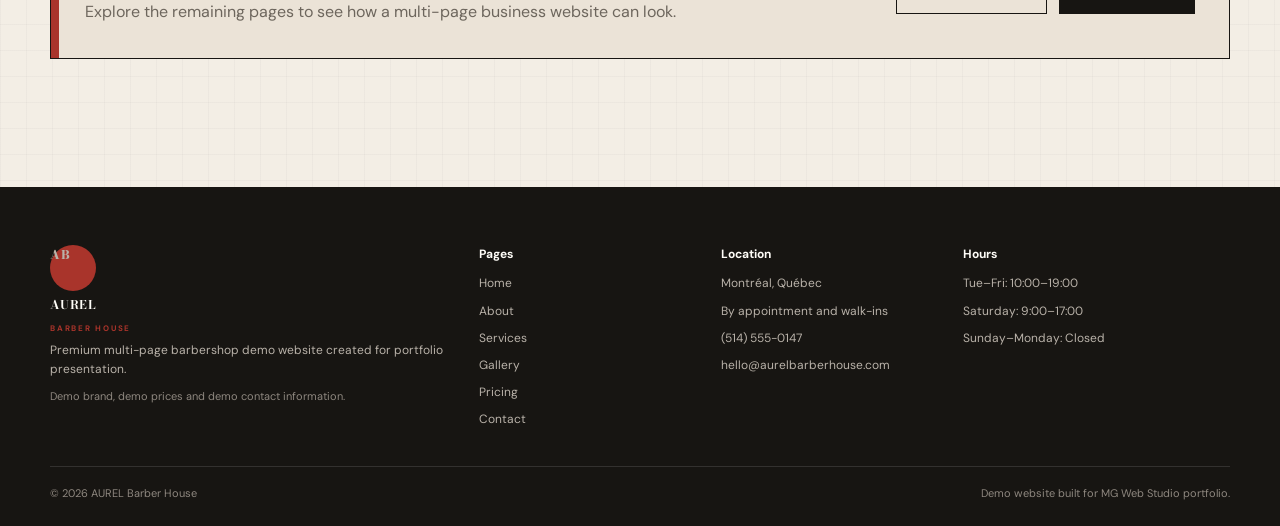
==== commit 18117418: "Add files via upload" ====
--- a/index.html
+++ b/index.html
@@ -59,26 +59,21 @@
           <div class="breadcrumb"><a href="index.html" data-en="Home" data-fr="Accueil">Home</a> / <span>AUREL Barber House</span></div>
         </div>
         
+
 <div class="hero-visual reveal">
-  <div class="hero-card">
-    <div class="browser-top"><i></i><i></i><i></i></div>
-    <div class="barber-hero-scene">
-      <div class="preview-headline">
-        <b></b><b></b><i></i>
-      </div>
-      <div class="barber-chair"></div>
-    </div>
-  </div>
-  <div class="hero-floating float-one">
-    <span data-en="Online booking" data-fr="Réservation en ligne">Online booking</span>
-    <small data-en="Appointments made simple" data-fr="Prise de rendez-vous simplifiée">Appointments made simple</small>
-  </div>
-  <div class="hero-floating float-two">
-    <span data-en="6-page demo" data-fr="Démo 6 pages">6-page demo</span>
-    <small data-en="Shows a complete business website" data-fr="Montre un site complet d’entreprise">Shows a complete business website</small>
+  <div class="editorial-hero">
+    <div class="editorial-stamp" data-en="Modern grooming • Montréal" data-fr="Grooming moderne • Montréal">Modern grooming • Montréal</div>
+    <div class="editorial-photo"></div>
+    <div class="editorial-panel">
+      <span class="big">AUREL</span>
+      <p data-en="Sharp cuts. Strong identity. A complete 6-page barbershop website."
+         data-fr="Coupes nettes. Identité forte. Un site de barbershop complet en 6 pages.">
+         Sharp cuts. Strong identity. A complete 6-page barbershop website.
+      </p>
+    </div>
+    <div class="editorial-line"></div>
   </div>
 </div>
-
       </div>
     </div>
   </section>
--- a/styles.css
+++ b/styles.css
@@ -1,18 +1,16 @@
+
+@import url('https://fonts.googleapis.com/css2?family=Bodoni+Moda:opsz,wght@6..96,600;6..96,700;6..96,800&family=DM+Sans:wght@400;500;600;700&display=swap');
 
 :root{
-  --bg:#0b0d10;
-  --bg-2:#11151a;
-  --panel:#141a20;
-  --panel-2:#182029;
-  --text:#f5f7fa;
-  --muted:#9da8b6;
-  --line:rgba(255,255,255,.09);
-  --gold:#c9a46a;
-  --gold-2:#e1bf88;
-  --accent:#7dd3c7;
-  --danger:#ff8a8a;
-  --radius:22px;
-  --shadow:0 24px 60px rgba(0,0,0,.35);
+  --paper:#f3eee5;
+  --paper-2:#ebe3d7;
+  --ink:#171512;
+  --muted:#6d665d;
+  --red:#a9342b;
+  --red-dark:#7f251f;
+  --line:rgba(23,21,18,.16);
+  --white:#fffdf8;
+  --shadow:0 24px 70px rgba(40,27,18,.14);
   --max:1180px;
 }
 *{box-sizing:border-box}
@@ -20,729 +18,259 @@
 body{
   margin:0;
   background:
-    radial-gradient(circle at top right, rgba(201,164,106,.09), transparent 25%),
-    linear-gradient(180deg,#090b0e,#0f141a);
-  color:var(--text);
-  font-family:Inter, ui-sans-serif, system-ui, -apple-system, Segoe UI, Roboto, Arial, sans-serif;
+    linear-gradient(rgba(23,21,18,.028) 1px,transparent 1px),
+    linear-gradient(90deg,rgba(23,21,18,.028) 1px,transparent 1px),
+    var(--paper);
+  background-size:26px 26px;
+  color:var(--ink);
+  font-family:"DM Sans",sans-serif;
   line-height:1.6;
 }
 a{color:inherit;text-decoration:none}
-img{max-width:100%;display:block}
-button,input,textarea{font:inherit}
+button,input,textarea,select{font:inherit}
 button{cursor:pointer}
-.container{width:min(var(--max), calc(100% - 32px));margin:auto}
+.container{width:min(var(--max),calc(100% - 34px));margin:auto}
 .eyebrow{
-  display:inline-block;
-  color:var(--gold-2);
-  font-size:11px;
-  font-weight:800;
-  letter-spacing:.16em;
-  text-transform:uppercase;
-  margin-bottom:16px;
-}
-.section{
-  padding:88px 0;
-}
-.section-heading{
-  max-width:760px;
-  margin-bottom:38px;
-}
-.section-heading.center{
-  text-align:center;
-  margin-left:auto;
-  margin-right:auto;
-}
-.section-heading h2{
-  margin:0 0 14px;
-  font-size:clamp(34px,4.5vw,56px);
-  line-height:1.05;
-  letter-spacing:-.03em;
-}
-.section-heading p{
-  margin:0;
-  color:var(--muted);
-  font-size:16px;
-}
-.lead{
-  color:#cad2dc;
-  font-size:17px;
-}
+  display:inline-flex;align-items:center;gap:10px;margin:0 0 16px;
+  color:var(--red);font-size:11px;font-weight:700;text-transform:uppercase;letter-spacing:.15em
+}
+.eyebrow::before{content:"";width:34px;height:1px;background:var(--red)}
+.section{padding:92px 0}
+.section-heading{max-width:800px;margin-bottom:42px}
+.section-heading.center{text-align:center;margin-inline:auto}
+.section-heading.center .eyebrow{justify-content:center}
+.section-heading h2,.hero-copy h1,.cta-band h3{font-family:"Bodoni Moda",serif}
+.section-heading h2{margin:0 0 14px;font-size:clamp(38px,5vw,62px);line-height:.98;letter-spacing:-.035em}
+.section-heading p{margin:0;color:var(--muted);font-size:16px}
+.lead{font-size:16px;color:#4d473f}
 .btn{
-  display:inline-flex;
-  align-items:center;
-  justify-content:center;
-  min-height:50px;
-  padding:0 22px;
-  border-radius:999px;
-  font-size:14px;
-  font-weight:800;
-  transition:.22s ease;
-  border:1px solid transparent;
+  min-height:50px;display:inline-flex;align-items:center;justify-content:center;padding:0 21px;
+  border:1px solid var(--ink);border-radius:0;font-size:13px;font-weight:700;text-transform:uppercase;letter-spacing:.08em;transition:.2s ease
 }
 .btn:hover{transform:translateY(-2px)}
-.btn-primary{
-  background:linear-gradient(135deg,var(--gold-2),var(--gold));
-  color:#111;
-  box-shadow:0 12px 30px rgba(201,164,106,.2);
-}
-.btn-secondary{
-  background:rgba(255,255,255,.02);
-  border-color:var(--line);
-  color:#edf2f7;
-}
-.btn-secondary:hover{
-  border-color:rgba(201,164,106,.45);
-}
-.site-header{
-  position:sticky;
-  top:0;
-  z-index:999;
-  background:rgba(7,9,12,.78);
-  backdrop-filter:blur(18px);
-  border-bottom:1px solid var(--line);
-}
-.nav-wrap{
-  min-height:78px;
-  display:flex;
-  align-items:center;
-  justify-content:space-between;
-  gap:20px;
-}
-.brand{
-  display:flex;
-  align-items:center;
-  gap:12px;
-  min-width:0;
-}
+.btn-primary{background:var(--ink);color:var(--white)}
+.btn-primary:hover{background:var(--red);border-color:var(--red)}
+.btn-secondary{background:transparent;color:var(--ink)}
+.btn-secondary:hover{background:var(--ink);color:var(--white)}
+
+.site-header{position:sticky;top:0;z-index:999;background:rgba(243,238,229,.93);backdrop-filter:blur(14px);border-bottom:1px solid var(--line)}
+.nav-wrap{min-height:82px;display:flex;align-items:center;justify-content:space-between;gap:24px}
+.brand{display:flex;align-items:center;gap:13px}
 .brand-mark{
-  width:44px;height:44px;
-  border-radius:14px;
-  display:grid;
-  place-items:center;
-  background:linear-gradient(145deg,#201810,#0d0f12);
-  border:1px solid rgba(201,164,106,.35);
-  color:var(--gold-2);
-  font-weight:900;
-  font-size:18px;
-  letter-spacing:.08em;
-  box-shadow:inset 0 0 0 1px rgba(255,255,255,.04);
-}
-.brand-copy{
-  display:grid;
-  gap:3px;
-  line-height:1;
-}
-.brand-copy strong{
-  font-size:16px;
-  letter-spacing:.11em;
-}
-.brand-copy small{
-  color:var(--muted);
-  font-size:9px;
-  letter-spacing:.18em;
-  text-transform:uppercase;
-}
-.main-nav{
-  display:flex;
-  align-items:center;
-  gap:22px;
-}
-.main-nav a{
-  font-size:13px;
-  font-weight:700;
-  color:#d8e0ea;
-}
-.main-nav a.active,
-.main-nav a:hover{
-  color:var(--gold-2);
-}
-.header-actions{
-  display:flex;
-  align-items:center;
-  gap:12px;
-}
-.lang-btn{
-  min-width:44px;
-  height:42px;
-  border-radius:12px;
-  border:1px solid var(--line);
-  background:transparent;
-  color:#e5ecf4;
-  font-weight:800;
-}
-.menu-btn{
-  display:none;
-  border:0;
-  background:none;
-  padding:8px;
-}
-.menu-btn span{
-  display:block;
-  width:24px;
-  height:2px;
-  background:#fff;
-  margin:5px 0;
-}
-.page-hero{
-  position:relative;
-  overflow:hidden;
-  padding:86px 0 54px;
-}
+  width:46px;height:46px;display:grid;place-items:center;background:var(--red);color:var(--white);border-radius:50%;
+  font-family:"Bodoni Moda",serif;font-size:18px;font-weight:800;letter-spacing:.05em
+}
+.brand-copy{display:grid;gap:2px;line-height:1}
+.brand-copy strong{font-family:"Bodoni Moda",serif;font-size:21px;letter-spacing:.04em}
+.brand-copy small{color:var(--red);font-size:8px;font-weight:700;letter-spacing:.22em;text-transform:uppercase}
+.main-nav{display:flex;align-items:center;gap:24px}
+.main-nav a{position:relative;font-size:12px;font-weight:700;text-transform:uppercase;letter-spacing:.09em;color:#3f3a34}
+.main-nav a::after{content:"";position:absolute;left:0;right:100%;bottom:-6px;height:2px;background:var(--red);transition:.2s ease}
+.main-nav a:hover::after,.main-nav a.active::after{right:0}
+.header-actions{display:flex;align-items:center;gap:12px}
+.lang-btn{height:42px;min-width:44px;border:1px solid var(--ink);border-radius:0;background:transparent;color:var(--ink);font-weight:700}
+.menu-btn{display:none;border:0;background:none;padding:8px}
+.menu-btn span{display:block;width:24px;height:2px;background:var(--ink);margin:5px 0}
+
+.page-hero{position:relative;padding:58px 0 28px;overflow:hidden}
 .page-hero::before{
-  content:"";
-  position:absolute;
-  inset:0;
-  background:
-    radial-gradient(circle at 18% 12%, rgba(201,164,106,.11), transparent 22%),
-    linear-gradient(135deg, rgba(255,255,255,.02), transparent 40%);
-  pointer-events:none;
-}
-.page-hero .container{
-  position:relative;
-  z-index:2;
-}
-.hero-grid{
-  display:grid;
-  grid-template-columns:1.06fr .94fr;
-  gap:42px;
-  align-items:center;
-}
-.hero-copy h1{
-  margin:0 0 18px;
-  font-size:clamp(46px,5.8vw,78px);
-  line-height:.98;
-  letter-spacing:-.045em;
-}
-.hero-copy p{
-  margin:0 0 28px;
-  color:#c2ccd7;
-  font-size:17px;
-  max-width:640px;
-}
-.hero-actions{
-  display:flex;
-  gap:14px;
-  flex-wrap:wrap;
-  margin-bottom:28px;
-}
-.trust-strip{
-  display:flex;
-  gap:18px;
-  flex-wrap:wrap;
-}
-.trust-strip span{
-  color:#dae2ea;
-  font-size:12px;
-  padding:8px 12px;
-  border-radius:999px;
-  border:1px solid var(--line);
-  background:rgba(255,255,255,.02);
-}
-.hero-visual{
-  position:relative;
-  min-height:440px;
-}
-.hero-card{
-  position:absolute;
-  inset:0;
-  border-radius:28px;
-  overflow:hidden;
-  border:1px solid rgba(255,255,255,.08);
-  background:linear-gradient(145deg,#11161d,#171d26 55%,#0d1116);
-  box-shadow:var(--shadow);
-}
-.browser-top{
-  height:46px;
-  display:flex;
-  align-items:center;
-  gap:8px;
-  padding:0 16px;
-  background:rgba(255,255,255,.04);
-  border-bottom:1px solid rgba(255,255,255,.05);
-}
-.browser-top i{
-  width:10px;height:10px;border-radius:50%;background:#778395;
-}
-.barber-hero-scene{
-  position:absolute;
-  inset:46px 0 0 0;
-  padding:24px;
-}
-.preview-headline{
-  display:grid;
-  gap:10px;
-  max-width:46%;
-}
-.preview-headline b,
-.preview-headline i{
-  display:block;
-  border-radius:10px;
-  background:#edf2f7;
-  opacity:.95;
-}
-.preview-headline b:nth-child(1){height:18px;width:92%}
-.preview-headline b:nth-child(2){height:12px;width:82%;opacity:.7}
-.preview-headline i{height:34px;width:108px;background:linear-gradient(135deg,var(--gold-2),var(--gold));margin-top:8px}
-.barber-chair{
-  position:absolute;
-  right:34px;
-  bottom:30px;
-  width:44%;
-  height:68%;
-  border-radius:28px;
-  background:
-    radial-gradient(circle at 30% 20%, rgba(255,255,255,.10), transparent 25%),
-    linear-gradient(145deg,#2f3c4b,#141a22);
-  overflow:hidden;
-}
-.barber-chair::before{
-  content:"";
-  position:absolute;
-  width:120px;height:120px;border-radius:50%;
-  top:34px;right:26px;
-  background:linear-gradient(180deg,#ead0a5,#bc9265 48%,#49352a);
-}
-.barber-chair::after{
-  content:"";
-  position:absolute;
-  width:180px;height:200px;
-  left:30px;bottom:20px;
-  background:linear-gradient(180deg,#11161d,#0b0f14);
-  border-radius:26px 26px 18px 18px;
-  box-shadow:inset 0 0 0 1px rgba(255,255,255,.04);
-}
-.hero-floating{
-  position:absolute;
-  z-index:3;
-  padding:12px 14px;
-  border-radius:16px;
-  border:1px solid rgba(255,255,255,.08);
-  background:rgba(20,26,32,.94);
-  box-shadow:var(--shadow);
-  font-size:12px;
-  font-weight:800;
-  color:#eef3f8;
-}
-.hero-floating small{
-  display:block;
-  margin-top:4px;
-  font-size:10px;
-  font-weight:600;
-  color:var(--muted);
-}
-.float-one{top:18px;right:-12px}
-.float-two{left:-10px;bottom:26px}
-.page-intro{
-  padding-top:0;
-}
-.grid-2{
-  display:grid;
-  grid-template-columns:1fr 1fr;
-  gap:26px;
-}
-.card{
-  padding:28px;
-  border-radius:var(--radius);
-  background:linear-gradient(160deg,rgba(255,255,255,.03),rgba(255,255,255,.015));
-  border:1px solid var(--line);
-  box-shadow:0 10px 24px rgba(0,0,0,.14);
-}
-.highlight-card{
-  background:
-    radial-gradient(circle at top right, rgba(201,164,106,.12), transparent 25%),
-    linear-gradient(160deg,rgba(255,255,255,.03),rgba(255,255,255,.015));
-}
+  content:"AUREL";position:absolute;right:-18px;top:22px;font-family:"Bodoni Moda",serif;
+  font-size:clamp(120px,18vw,260px);line-height:.75;color:rgba(169,52,43,.055);letter-spacing:-.08em;pointer-events:none
+}
+.hero-grid{display:grid;grid-template-columns:.94fr 1.06fr;gap:56px;align-items:center}
+.hero-copy{position:relative;z-index:2;padding:50px 0 56px}
+.hero-copy h1{margin:0 0 22px;font-size:clamp(54px,7vw,92px);line-height:.88;letter-spacing:-.05em;max-width:690px}
+.hero-copy p{margin:0 0 28px;color:#514a42;max-width:620px;font-size:17px}
+.hero-actions{display:flex;gap:12px;flex-wrap:wrap;margin-bottom:28px}
+.trust-strip{display:flex;gap:8px;flex-wrap:wrap}
+.trust-strip span{padding:8px 11px;border:1px solid var(--line);border-radius:999px;background:rgba(255,255,255,.36);color:#4d473f;font-size:11px;font-weight:600}
+.breadcrumb{margin-top:20px;font-size:11px;color:#81786d}
+.breadcrumb a{color:var(--red)}
+.hero-visual{min-height:520px;position:relative;display:grid;place-items:center}
+.editorial-hero{position:relative;width:min(100%,540px);min-height:480px}
+.editorial-photo{
+  position:absolute;right:0;top:14px;width:72%;height:430px;border-radius:150px 150px 10px 10px;overflow:hidden;
+  background:linear-gradient(150deg,rgba(255,255,255,.08),transparent 28%),linear-gradient(145deg,#2f2b27,#181615);box-shadow:var(--shadow)
+}
+.editorial-photo::before{
+  content:"";position:absolute;width:120px;height:120px;border-radius:50%;top:70px;left:50%;transform:translateX(-50%);
+  background:linear-gradient(#d5a173,#9d6c4d)
+}
+.editorial-photo::after{
+  content:"";position:absolute;width:210px;height:230px;left:50%;bottom:0;transform:translateX(-50%);
+  border-radius:60px 60px 0 0;background:linear-gradient(180deg,#20252b,#0c0e10)
+}
+.editorial-panel{
+  position:absolute;left:0;bottom:18px;width:48%;min-height:220px;padding:24px;background:var(--red);color:var(--white);box-shadow:var(--shadow)
+}
+.editorial-panel .big{display:block;font-family:"Bodoni Moda",serif;font-size:54px;line-height:.9;margin-bottom:16px}
+.editorial-panel p{margin:0;color:rgba(255,255,255,.86);font-size:13px}
+.editorial-stamp{
+  position:absolute;left:22px;top:28px;width:104px;height:104px;border:1px solid var(--ink);border-radius:50%;
+  display:grid;place-items:center;text-align:center;font-size:10px;font-weight:700;text-transform:uppercase;letter-spacing:.08em;
+  transform:rotate(-8deg);background:var(--paper)
+}
+.editorial-line{
+  position:absolute;right:0;bottom:0;width:45%;height:12px;
+  background:repeating-linear-gradient(90deg,var(--red) 0 22px,var(--paper) 22px 32px,var(--ink) 32px 54px,var(--paper) 54px 64px)
+}
+
+.page-intro{padding-top:34px}
+.grid-2{display:grid;grid-template-columns:1fr 1fr;gap:20px}
+.card{position:relative;padding:30px;background:rgba(255,253,248,.72);border:1px solid var(--line);border-radius:0;box-shadow:none}
+.card::before{content:"";position:absolute;left:-1px;top:-1px;width:44px;height:4px;background:var(--red)}
+.highlight-card{background:var(--ink);color:var(--white)}
+.highlight-card p{color:#cfc7bd}
 .icon{
-  width:46px;height:46px;border-radius:14px;
-  display:grid;place-items:center;
-  color:var(--gold-2);
-  border:1px solid rgba(201,164,106,.35);
-  background:rgba(201,164,106,.06);
-  margin-bottom:18px;
-  font-weight:900;
-}
-.card h3{
-  margin:0 0 10px;
-  font-size:24px;
-}
-.card p{
-  margin:0;
-  color:var(--muted);
-}
-.feature-grid{
-  display:grid;
-  grid-template-columns:repeat(3,1fr);
-  gap:18px;
-}
-.service-grid, .gallery-grid, .pricing-grid, .team-grid, .review-grid, .stat-grid{
-  display:grid;
-  gap:18px;
-}
-.service-grid{grid-template-columns:repeat(3,1fr)}
-.gallery-grid{grid-template-columns:repeat(3,1fr)}
-.gallery-tile{
-  min-height:240px;
-  border-radius:22px;
-  overflow:hidden;
-  border:1px solid var(--line);
-  background:linear-gradient(145deg,#151b22,#1f2730);
-  position:relative;
-}
-.gallery-tile::before{
-  content:"";
-  position:absolute;
-  inset:0;
-  background:
-    radial-gradient(circle at 74% 20%, rgba(201,164,106,.18), transparent 16%),
-    linear-gradient(135deg, transparent 35%, rgba(255,255,255,.05), transparent 60%);
-}
-.gallery-tile .scene{
-  position:absolute; inset:0; padding:22px;
-}
-.gallery-tile .scene .hair{
-  position:absolute; top:36px; right:42px; width:84px; height:84px; border-radius:50%;
-  background:linear-gradient(180deg,#18120f,#36261d);
-}
-.gallery-tile .scene .face{
-  position:absolute; top:78px; right:54px; width:60px; height:86px; border-radius:32px;
-  background:linear-gradient(180deg,#ebc49a,#b77f59);
-}
-.gallery-tile .scene .cape{
-  position:absolute; bottom:20px; right:20px; width:150px; height:140px; border-radius:30px 30px 16px 16px;
-  background:linear-gradient(180deg,#0f1318,#293341);
-}
-.gallery-tile .label{
-  position:absolute;left:18px;bottom:18px;z-index:2;
-  padding:8px 10px;border-radius:999px;
-  font-size:10px;font-weight:800;letter-spacing:.1em;text-transform:uppercase;
-  border:1px solid rgba(255,255,255,.08);
-  background:rgba(12,15,19,.72);
-}
-.service-card h3,
-.team-card h3,
-.review-card h3,
-.price-card h3{
-  margin:0 0 10px;
-  font-size:24px;
-}
-.service-card ul,
-.price-card ul{
-  list-style:none;padding:0;margin:16px 0 0;
-}
-.service-card li,
-.price-card li{
-  padding:9px 0;
-  border-bottom:1px solid var(--line);
-  color:#d7dee7;
-  font-size:14px;
-}
-.service-card li::before,
-.price-card li::before{
-  content:"✓";
-  color:var(--gold-2);
-  margin-right:8px;
-}
+  width:auto;height:auto;display:inline-block;border:0;border-radius:0;background:transparent;color:var(--red);
+  font-family:"Bodoni Moda",serif;font-size:32px;margin-bottom:18px
+}
+.card h3{margin:0 0 10px;font-family:"Bodoni Moda",serif;font-size:29px;line-height:1.05}
+.card p{margin:0;color:var(--muted)}
+.highlight-card h3{color:var(--white)}
+.feature-grid,.service-grid,.gallery-grid,.pricing-grid,.team-grid,.review-grid,.stat-grid{display:grid;gap:18px}
+.feature-grid,.service-grid{grid-template-columns:repeat(3,1fr)}
+.service-card{min-height:340px;display:flex;flex-direction:column}
+.service-card ul,.price-card ul{list-style:none;padding:0;margin:18px 0 0}
+.service-card li,.price-card li{padding:10px 0;border-bottom:1px solid var(--line);color:#4d473f;font-size:13px}
+.service-card li::before,.price-card li::before{content:"—";color:var(--red);margin-right:9px}
+
+.gallery-grid{grid-template-columns:1.2fr .8fr .8fr;grid-auto-rows:250px}
+.gallery-tile{position:relative;overflow:hidden;border:0;border-radius:0;background:#191715}
+.gallery-tile:nth-child(1),.gallery-tile:nth-child(5){grid-row:span 2}
+.gallery-tile::before{content:"";position:absolute;inset:0;background:radial-gradient(circle at 70% 20%,rgba(169,52,43,.22),transparent 20%),linear-gradient(145deg,#302b26,#181615)}
+.gallery-tile .scene{position:absolute;inset:0;padding:22px}
+.gallery-tile .scene .hair{position:absolute;top:42px;right:42px;width:92px;height:92px;border-radius:50%;background:linear-gradient(#171310,#3c2920)}
+.gallery-tile .scene .face{position:absolute;top:84px;right:56px;width:64px;height:92px;border-radius:34px;background:linear-gradient(#ddb184,#a36d4f)}
+.gallery-tile .scene .cape{position:absolute;bottom:0;right:20px;width:170px;height:150px;border-radius:36px 36px 0 0;background:linear-gradient(#111519,#252b31)}
+.gallery-tile .label{position:absolute;left:0;bottom:0;z-index:2;padding:10px 14px;border-radius:0;background:var(--paper);color:var(--ink);border:0;font-size:9px;font-weight:700;letter-spacing:.12em;text-transform:uppercase}
+
 .pricing-grid{grid-template-columns:repeat(3,1fr)}
-.price-card{
-  position:relative;
-  padding:32px 28px;
-  border-radius:24px;
-  border:1px solid var(--line);
-  background:linear-gradient(180deg,#11161d,#151c24);
-}
-.price-card.featured{
-  border-color:rgba(201,164,106,.45);
-  background:
-    radial-gradient(circle at top right, rgba(201,164,106,.12), transparent 30%),
-    linear-gradient(180deg,#12171f,#161d26);
-}
-.popular{
-  position:absolute;
-  top:18px;right:18px;
-  font-size:9px;
-  letter-spacing:.1em;
-  font-weight:900;
-  padding:6px 8px;
-  border-radius:999px;
-  color:#121212;
-  background:var(--gold-2);
-}
-.price{
-  display:flex;
-  align-items:flex-end;
-  gap:8px;
-  margin-bottom:16px;
-}
-.price strong{font-size:42px;line-height:1}
-.price span{font-size:12px;color:var(--muted);padding-bottom:7px}
+.price-card{position:relative;padding:34px 28px;border:1px solid var(--line);border-radius:0;background:rgba(255,253,248,.76)}
+.price-card.featured{background:var(--red);color:var(--white);border-color:var(--red)}
+.price-card.featured li{color:#f3dfdb;border-color:rgba(255,255,255,.2)}
+.price-card.featured li::before{color:var(--white)}
+.popular{position:absolute;top:18px;right:18px;padding:5px 8px;border-radius:0;background:var(--ink);color:var(--white);font-size:8px;letter-spacing:.1em;font-weight:800}
+.price-card h3{margin:0 0 14px;font-family:"Bodoni Moda",serif;font-size:34px}
+.price{display:flex;align-items:flex-end;gap:8px;margin-bottom:18px}
+.price strong{font-family:"Bodoni Moda",serif;font-size:56px;line-height:1}
+.price span{font-size:11px;color:inherit;opacity:.7;padding-bottom:8px}
+
 .team-grid{grid-template-columns:repeat(3,1fr)}
-.team-card .portrait{
-  height:240px;
-  border-radius:18px;
-  margin-bottom:18px;
-  background:
-    radial-gradient(circle at 72% 24%, rgba(255,255,255,.10), transparent 16%),
-    linear-gradient(145deg,#212a34,#14181d);
-  position:relative;
-  overflow:hidden;
-}
-.team-card .portrait::before{
-  content:"";
-  position:absolute; top:34px; left:50%; transform:translateX(-50%);
-  width:88px;height:88px;border-radius:50%;
-  background:linear-gradient(180deg,#e6bb90,#a66f4a);
-}
-.team-card .portrait::after{
-  content:"";
-  position:absolute; bottom:0; left:50%; transform:translateX(-50%);
-  width:170px; height:160px; border-radius:36px 36px 12px 12px;
-  background:linear-gradient(180deg,#0f141a,#252e39);
-}
-.member-role{
-  display:block;
-  color:var(--gold-2);
-  font-size:11px;
-  text-transform:uppercase;
-  letter-spacing:.11em;
-  margin-bottom:8px;
-}
+.team-card .portrait{height:300px;border-radius:0;margin:-30px -30px 20px;background:linear-gradient(145deg,#28241f,#171513);position:relative;overflow:hidden}
+.team-card .portrait::before{content:"";position:absolute;width:100px;height:100px;border-radius:50%;top:50px;left:50%;transform:translateX(-50%);background:linear-gradient(#d7a477,#97664a)}
+.team-card .portrait::after{content:"";position:absolute;width:190px;height:180px;left:50%;bottom:0;transform:translateX(-50%);border-radius:48px 48px 0 0;background:linear-gradient(#111418,#25292d)}
+.member-role{display:block;color:var(--red);font-size:10px;font-weight:700;text-transform:uppercase;letter-spacing:.12em;margin-bottom:8px}
+
 .review-grid{grid-template-columns:repeat(3,1fr)}
-.review-card .stars{
-  color:var(--gold-2);
-  letter-spacing:.18em;
-  font-size:12px;
-  margin-bottom:16px;
-}
-.review-card p{
-  color:#d7dee7;
-}
-.faq{
-  display:grid;
-  gap:10px;
-}
-details{
-  border:1px solid var(--line);
-  border-radius:18px;
-  background:rgba(255,255,255,.02);
-  padding:0 18px;
-}
-summary{
-  list-style:none;
-  cursor:pointer;
-  padding:18px 28px 18px 0;
-  position:relative;
-  font-weight:800;
-}
+.review-card .stars{color:var(--red);letter-spacing:.16em;font-size:11px;margin-bottom:14px}
+.review-card p{color:#4e4840}
+.stat-grid{grid-template-columns:repeat(4,1fr)}
+.stat{padding:28px 18px;border-top:3px solid var(--red);border-bottom:1px solid var(--line);background:transparent;text-align:center}
+.stat strong{display:block;font-family:"Bodoni Moda",serif;font-size:42px;color:var(--ink)}
+.stat span{font-size:11px;color:var(--muted)}
+
+.faq{display:grid;gap:10px}
+details{border:0;border-bottom:1px solid var(--line);border-radius:0;background:transparent;padding:0}
+summary{list-style:none;position:relative;padding:20px 32px 20px 0;font-family:"Bodoni Moda",serif;font-size:22px;cursor:pointer}
 summary::-webkit-details-marker{display:none}
-summary::after{
-  content:"+";
-  position:absolute;
-  right:0;
-  top:16px;
-  color:var(--gold-2);
-  font-size:22px;
-}
+summary::after{content:"+";position:absolute;right:0;top:17px;color:var(--red);font-family:"DM Sans",sans-serif}
 details[open] summary::after{content:"–"}
-details p{
-  margin:0 0 18px;
-  color:var(--muted);
-}
-.contact-grid{
-  display:grid;
-  grid-template-columns:.9fr 1.1fr;
-  gap:28px;
-}
-.contact-form{
-  padding:28px;
-  border-radius:24px;
-  border:1px solid var(--line);
-  background:linear-gradient(180deg,#121921,#131b24);
-}
-.contact-form label{
-  display:grid;
-  gap:8px;
-  margin-bottom:14px;
-}
-.contact-form span{
-  font-size:12px;
-  font-weight:800;
-  text-transform:uppercase;
-  letter-spacing:.1em;
-  color:#d7dee7;
-}
-.contact-form input,
-.contact-form select,
-.contact-form textarea{
-  width:100%;
-  background:#0d141d;
-  color:#fff;
-  border:1px solid rgba(255,255,255,.09);
-  border-radius:14px;
-  padding:14px 15px;
-  outline:none;
-}
-.contact-form input:focus,
-.contact-form select:focus,
-.contact-form textarea:focus{
-  border-color:rgba(201,164,106,.5);
-  box-shadow:0 0 0 3px rgba(201,164,106,.08);
-}
-.contact-form textarea{
-  min-height:140px;
-  resize:none;
-}
-.form-row{
-  display:grid;
-  grid-template-columns:1fr 1fr;
-  gap:14px;
-}
-.form-status{
-  margin-top:12px;
-  min-height:22px;
-  font-weight:700;
-  font-size:13px;
-}
-.form-status.success{color:#9ce8c6}
-.form-status.error{color:#ffb0b0}
-.info-stack{
-  display:grid;
-  gap:16px;
-}
-.info-box{
-  padding:24px;
-  border-radius:22px;
-  border:1px solid var(--line);
-  background:linear-gradient(160deg,rgba(255,255,255,.03),rgba(255,255,255,.015));
-}
-.info-box strong{
-  display:block;
-  margin-bottom:8px;
-  font-size:18px;
-}
-.info-box p, .info-box a{
-  color:var(--muted);
-}
-.stat-grid{
-  grid-template-columns:repeat(4,1fr);
-}
-.stat{
-  text-align:center;
-  padding:26px 18px;
-  border-radius:22px;
-  border:1px solid var(--line);
-  background:linear-gradient(160deg,rgba(255,255,255,.03),rgba(255,255,255,.015));
-}
-.stat strong{
-  display:block;
-  font-size:34px;
-  color:var(--gold-2);
-  margin-bottom:6px;
-}
-.stat span{
-  font-size:12px;
-  color:var(--muted);
-}
-.cta-band{
-  padding:30px;
-  border-radius:28px;
-  border:1px solid rgba(201,164,106,.28);
-  background:
-    radial-gradient(circle at top right, rgba(201,164,106,.12), transparent 22%),
-    linear-gradient(145deg,#131922,#1b232d);
-  display:flex;
-  justify-content:space-between;
-  align-items:center;
-  gap:20px;
-}
-.cta-band h3{
-  margin:0 0 8px;
-  font-size:34px;
-  line-height:1.05;
-}
-.cta-band p{
-  margin:0;
-  color:var(--muted);
-}
-.site-footer{
-  margin-top:30px;
-  padding:52px 0 24px;
-  border-top:1px solid var(--line);
-  background:#090b0e;
-}
-.footer-grid{
-  display:grid;
-  grid-template-columns:1.5fr .8fr .8fr 1fr;
-  gap:26px;
-}
-.footer-grid strong{
-  display:block;
-  margin-bottom:10px;
-  font-size:13px;
-}
-.footer-grid a,
-.footer-grid span,
-.footer-grid p{
-  color:var(--muted);
-  font-size:13px;
-  margin:0 0 8px;
-}
-.footer-bottom{
-  margin-top:26px;
-  padding-top:16px;
-  border-top:1px solid var(--line);
-  display:flex;
-  justify-content:space-between;
-  gap:16px;
-  flex-wrap:wrap;
-  color:#7f8997;
-  font-size:12px;
-}
-.reveal{
-  opacity:0;
-  transform:translateY(18px);
-  transition:opacity .65s ease, transform .65s ease;
-}
-.reveal.visible{
-  opacity:1;
-  transform:none;
-}
-.demo-note{
-  color:#93a1b3;
-  font-size:12px;
-}
-.breadcrumb{
-  margin-top:10px;
-  font-size:12px;
-  color:#8e98a6;
-}
-.breadcrumb a{color:#dce6f0}
-@media (max-width: 1020px){
+details p{margin:0 0 18px;color:var(--muted)}
+
+.contact-grid{display:grid;grid-template-columns:.8fr 1.2fr;gap:28px}
+.info-stack{display:grid;gap:14px}
+.info-box{padding:24px;border-left:4px solid var(--red);background:rgba(255,253,248,.66)}
+.info-box strong{display:block;margin-bottom:7px;font-family:"Bodoni Moda",serif;font-size:22px}
+.info-box p,.info-box a{color:var(--muted)}
+.contact-form{padding:30px;border:1px solid var(--ink);border-radius:0;background:var(--white);box-shadow:var(--shadow)}
+.contact-form label{display:grid;gap:8px;margin-bottom:14px}
+.contact-form span,.select-label{font-size:10px;font-weight:700;text-transform:uppercase;letter-spacing:.12em;color:#484139}
+.contact-form input,.contact-form textarea{width:100%;padding:14px;border:1px solid var(--line);border-radius:0;background:transparent;color:var(--ink);outline:none}
+.contact-form input:focus,.contact-form textarea:focus{border-color:var(--red);box-shadow:0 0 0 2px rgba(169,52,43,.08)}
+.contact-form textarea{min-height:140px;resize:none}
+.form-row{display:grid;grid-template-columns:1fr 1fr;gap:14px}
+.form-status{margin-top:12px;min-height:22px;font-weight:700;font-size:12px}
+.form-status.success{color:#3c7a58}.form-status.error{color:var(--red)}
+
+.custom-select-field{position:relative;margin-bottom:14px}
+.custom-select-btn{
+  width:100%;min-height:72px;display:flex;align-items:center;justify-content:space-between;gap:18px;padding:14px;
+  border:1px solid var(--line);border-radius:0;background:transparent;color:var(--ink);text-align:left
+}
+.custom-select-btn:hover,.custom-select-btn[aria-expanded="true"]{border-color:var(--red);box-shadow:0 0 0 2px rgba(169,52,43,.08)}
+.custom-select-btn > span{display:grid;gap:3px}
+.custom-select-btn strong{font-size:14px;color:var(--ink)}
+.custom-select-btn small{font-size:10.5px;color:var(--muted)}
+.select-chevron{width:9px;height:9px;border-right:2px solid var(--red);border-bottom:2px solid var(--red);transform:rotate(45deg) translateY(-2px);transition:.2s}
+.custom-select-btn[aria-expanded="true"] .select-chevron{transform:rotate(225deg) translate(-2px,-2px)}
+.custom-menu{
+  position:absolute;z-index:80;left:0;right:0;top:calc(100% - 1px);padding:8px;border:1px solid var(--ink);border-radius:0;
+  background:var(--paper);box-shadow:var(--shadow);opacity:0;visibility:hidden;transform:translateY(-4px);transition:.18s
+}
+.custom-menu.open{opacity:1;visibility:visible;transform:translateY(6px)}
+.custom-option{
+  width:100%;display:flex;align-items:center;justify-content:space-between;gap:14px;padding:14px;border:0;border-bottom:1px solid var(--line);
+  border-radius:0;background:transparent;color:var(--ink);text-align:left
+}
+.custom-option:last-child{border-bottom:0}
+.custom-option:hover,.custom-option.selected{background:var(--ink);color:var(--white)}
+.custom-option:hover .option-copy strong,.custom-option.selected .option-copy strong{color:var(--white)}
+.custom-option:hover .option-copy small,.custom-option.selected .option-copy small{color:#cfc7bd}
+.option-copy{display:grid;gap:3px}
+.option-copy strong{font-size:13px}
+.option-copy small{font-size:10px;color:var(--muted);max-width:360px}
+.option-meta{font-weight:700;color:var(--red)}
+.custom-option:hover .option-meta,.custom-option.selected .option-meta{color:var(--white)}
+.featured-option{background:rgba(169,52,43,.05)}
+.recommended{width:max-content;padding:3px 6px;background:var(--red);color:#fff;font-size:7px;letter-spacing:.1em;font-weight:800}
+
+.cta-band{position:relative;display:flex;justify-content:space-between;align-items:center;gap:20px;padding:34px;border:1px solid var(--ink);background:var(--paper-2)}
+.cta-band::before{content:"";position:absolute;left:0;top:0;bottom:0;width:8px;background:var(--red)}
+.cta-band h3{margin:0 0 8px;font-size:38px;line-height:.95}
+.cta-band p{margin:0;color:var(--muted)}
+
+.site-footer{margin-top:36px;padding:58px 0 24px;background:var(--ink);color:var(--white)}
+.footer-grid{display:grid;grid-template-columns:1.5fr .8fr .8fr 1fr;gap:28px}
+.site-footer .brand-mark{background:var(--red)}
+.site-footer .brand-copy strong{color:var(--white)}
+.footer-grid strong{display:block;margin-bottom:10px;font-size:12px}
+.footer-grid a,.footer-grid span,.footer-grid p{display:block;margin:0 0 8px;color:#b9b2a9;font-size:12px}
+.footer-bottom{margin-top:28px;padding-top:18px;border-top:1px solid rgba(255,255,255,.12);display:flex;justify-content:space-between;gap:18px;flex-wrap:wrap;color:#8e877f;font-size:11px}
+.demo-note{color:#8e877f!important;font-size:11px!important}
+.reveal{opacity:0;transform:translateY(18px);transition:.6s ease}
+.reveal.visible{opacity:1;transform:none}
+
+@media(max-width:1020px){
   .hero-grid,.contact-grid,.grid-2{grid-template-columns:1fr}
-  .feature-grid,.service-grid,.gallery-grid,.pricing-grid,.team-grid,.review-grid,.stat-grid{grid-template-columns:1fr 1fr}
+  .feature-grid,.service-grid,.pricing-grid,.team-grid,.review-grid,.stat-grid{grid-template-columns:1fr 1fr}
+  .gallery-grid{grid-template-columns:1fr 1fr}
+  .gallery-tile:nth-child(1),.gallery-tile:nth-child(5){grid-row:auto}
   .footer-grid{grid-template-columns:1fr 1fr}
-  .hero-visual{min-height:400px}
-}
-@media (max-width: 780px){
-  .main-nav{
-    position:absolute;
-    top:78px;
-    left:16px; right:16px;
-    background:#11161c;
-    border:1px solid var(--line);
-    border-radius:20px;
-    padding:16px;
-    flex-direction:column;
-    align-items:stretch;
-    display:none;
-    box-shadow:var(--shadow);
-  }
+  .hero-copy{padding-bottom:20px}
+  .hero-visual{min-height:500px}
+}
+@media(max-width:780px){
+  .main-nav{position:absolute;top:82px;left:16px;right:16px;padding:16px;background:var(--paper);border:1px solid var(--ink);display:none;flex-direction:column;align-items:stretch}
   .main-nav.open{display:flex}
   .menu-btn{display:block}
   .header-actions .btn{display:none}
-  .hero-copy h1{font-size:42px}
+  .hero-copy h1{font-size:50px}
   .feature-grid,.service-grid,.gallery-grid,.pricing-grid,.team-grid,.review-grid,.stat-grid,.form-row{grid-template-columns:1fr}
-  .hero-card{position:relative;height:390px}
-  .hero-visual{min-height:auto}
   .footer-grid{grid-template-columns:1fr}
   .cta-band{flex-direction:column;align-items:flex-start}
-}
+  .editorial-hero{min-height:450px}
+  .editorial-photo{width:76%;height:390px}
+  .editorial-panel{width:56%}
+}
+@media(max-width:560px){
+  .container{width:min(var(--max),calc(100% - 24px))}
+  .section{padding:70px 0}
+  .hero-copy h1{font-size:44px}
+  .editorial-photo{width:82%;height:350px}
+  .editorial-panel{width:64%;min-height:190px;padding:18px}
+  .editorial-panel .big{font-size:44px}
+  .editorial-stamp{width:82px;height:82px;font-size:8px}
+  .custom-menu{position:static;display:none;margin-top:6px}
+  .custom-menu.open{display:block}
+}
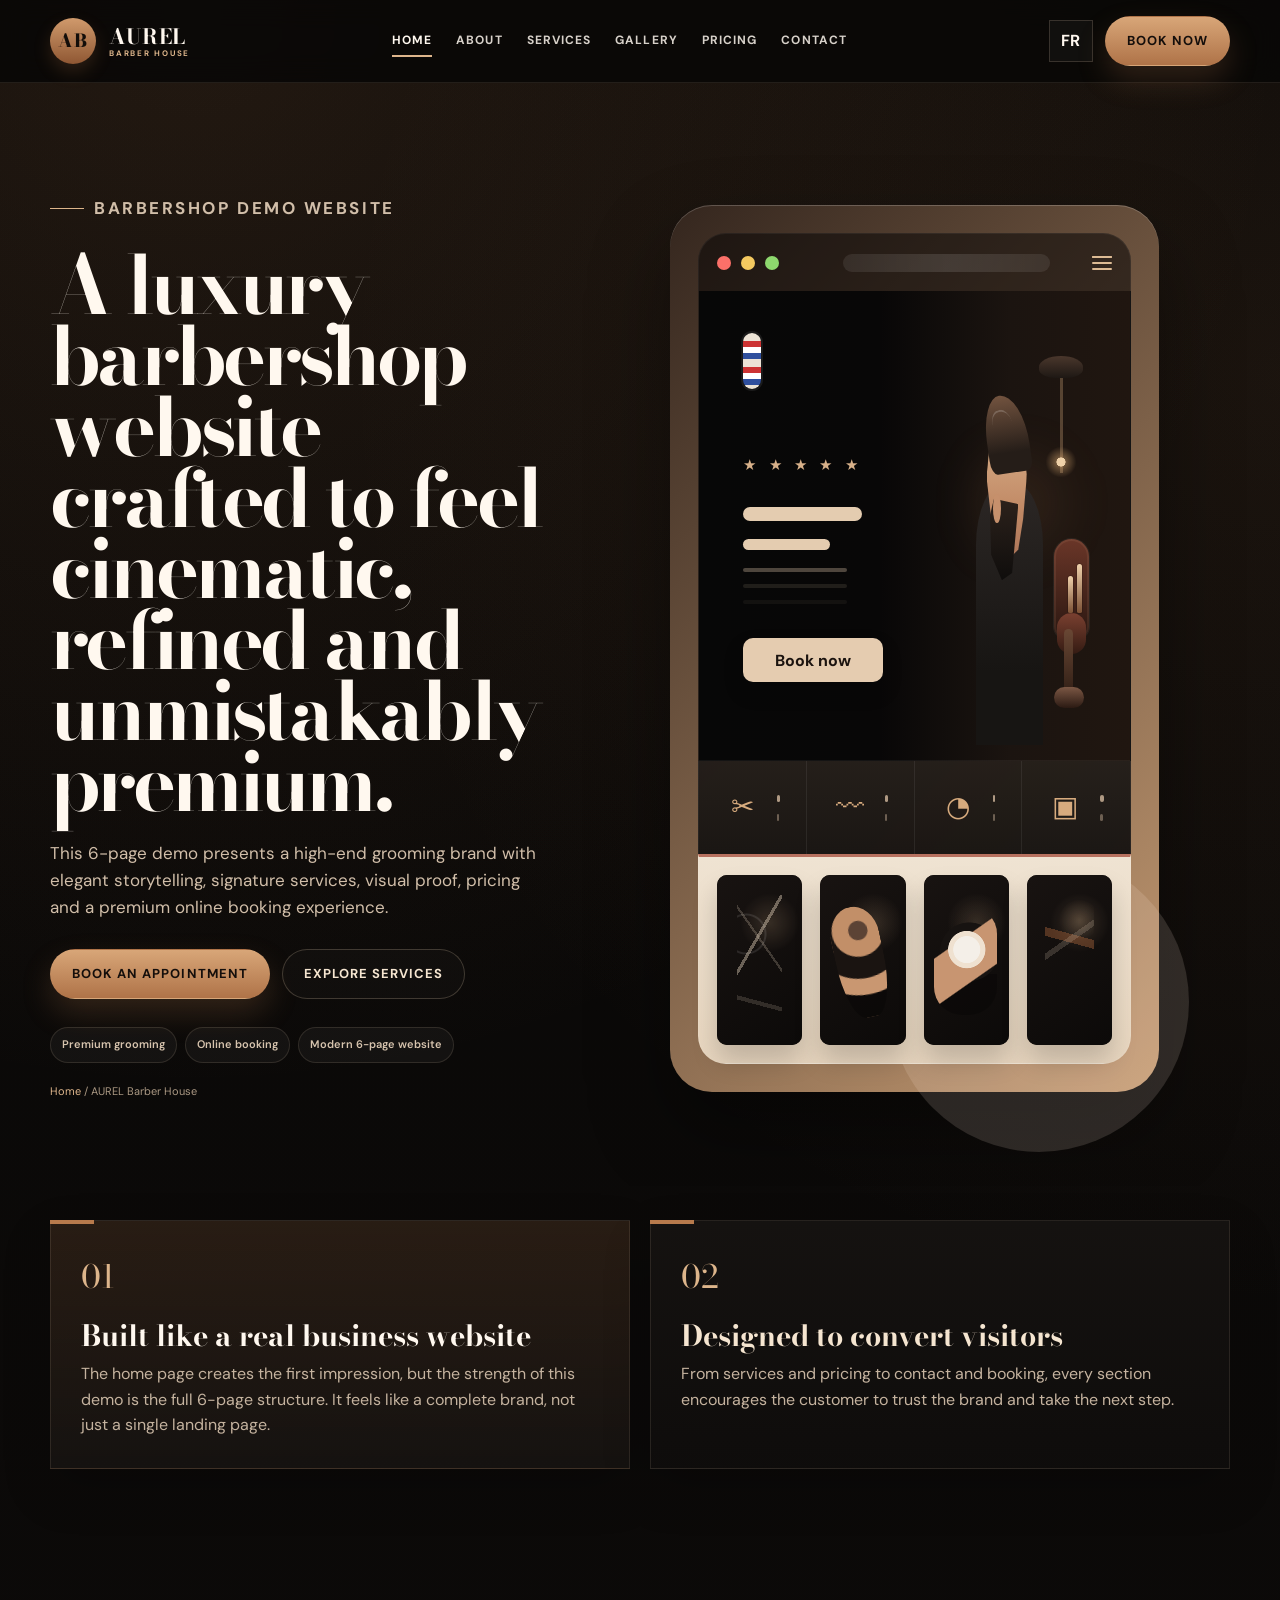
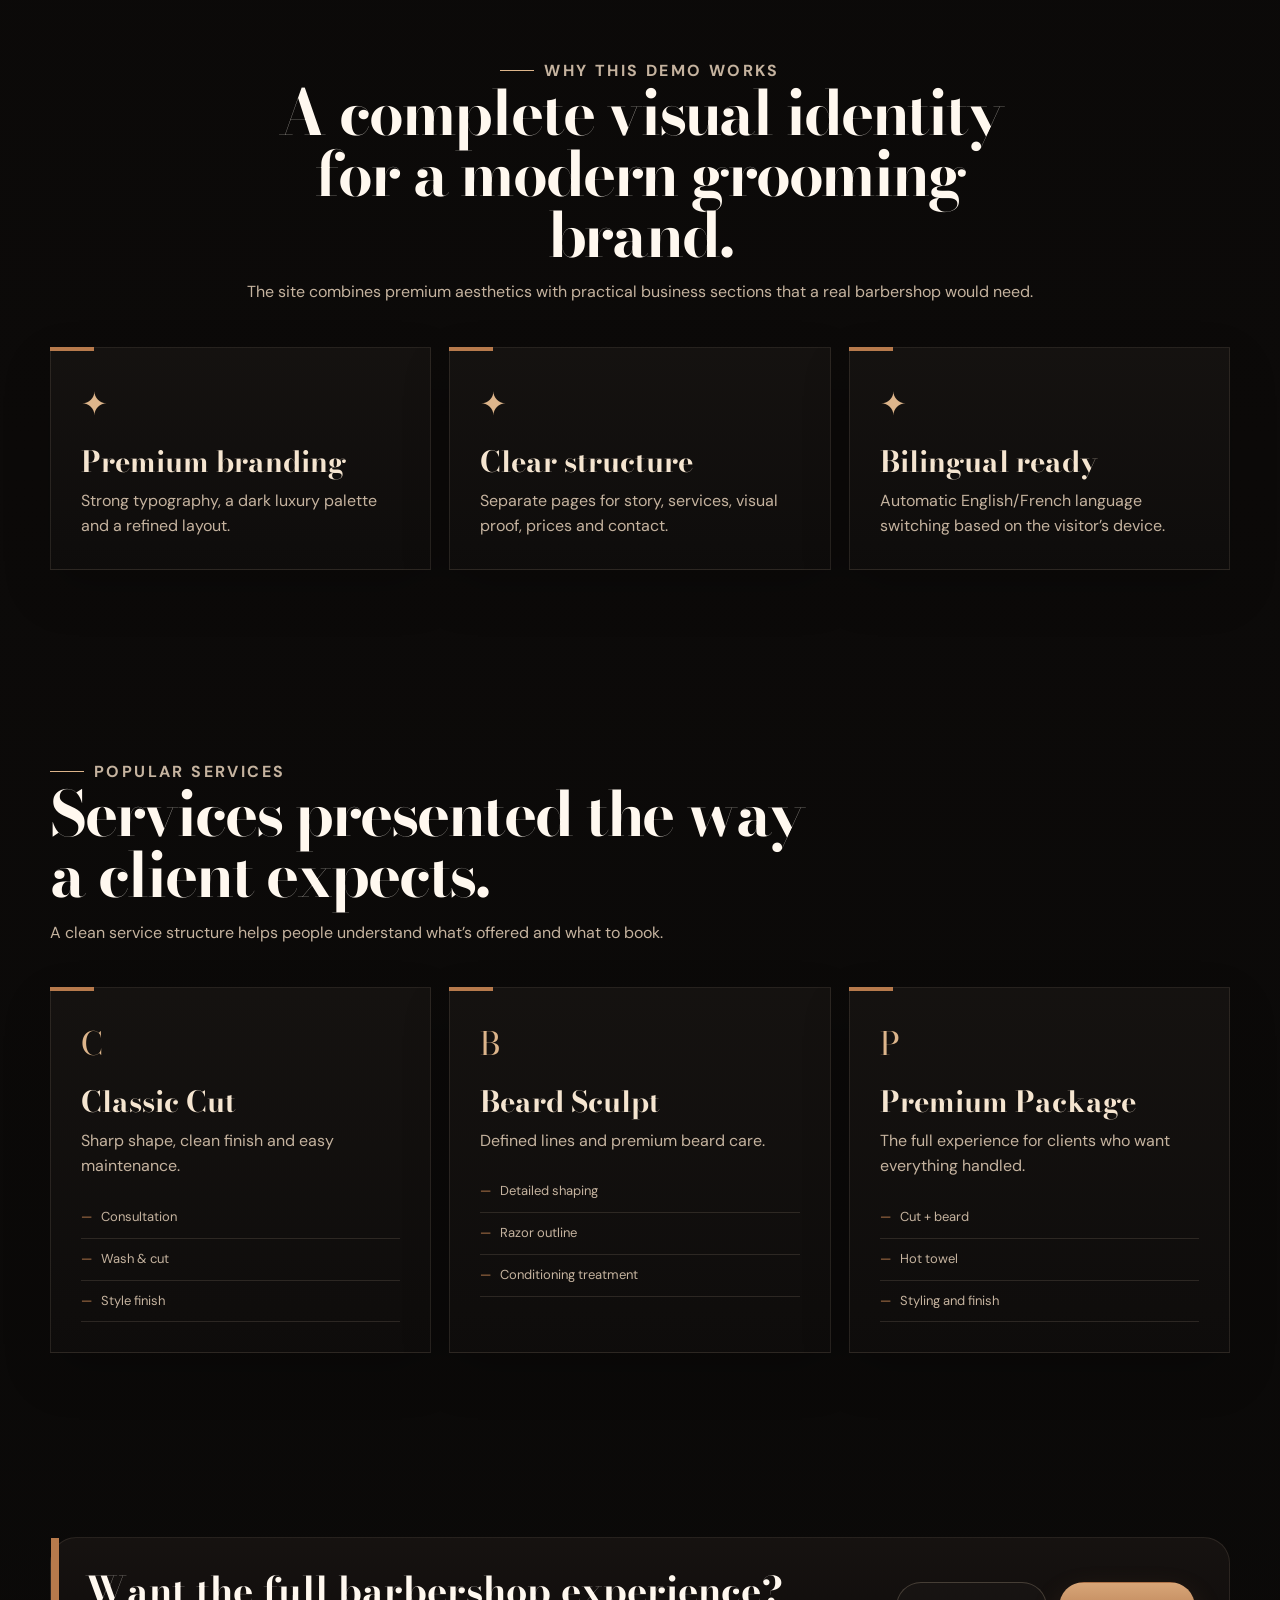
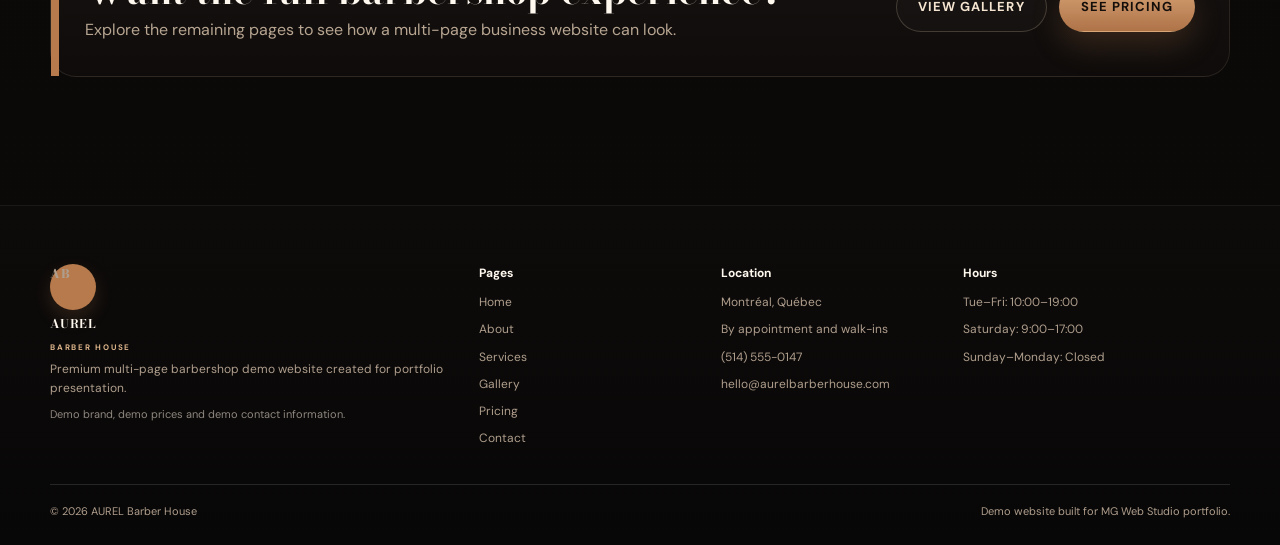
==== commit d651b6da: "Add files via upload" ====
--- a/index.html
+++ b/index.html
@@ -45,8 +45,8 @@
       <div class="hero-grid">
         <div class="hero-copy reveal">
           <p class="eyebrow" data-en="Barbershop demo website" data-fr="Site démo pour barbershop">Barbershop demo website</p>
-          <h1 data-en="A premium barbershop website designed to look sharp, modern and complete." data-fr="Un site de barbershop premium conçu pour être net, moderne et complet.">A premium barbershop website designed to look sharp, modern and complete.</h1>
-          <p data-en="This 6-page demo shows how a professional grooming brand can present services, prices, gallery work, team members and appointment booking in a polished way." data-fr="Cette démo en 6 pages montre comment une marque de barbershop peut présenter ses services, ses tarifs, sa galerie, son équipe et la prise de rendez-vous de manière soignée.">This 6-page demo shows how a professional grooming brand can present services, prices, gallery work, team members and appointment booking in a polished way.</p>
+          <h1 data-en="A luxury barbershop website crafted to feel cinematic, refined and unmistakably premium." data-fr="Un site de barbershop premium conçu pour être net, moderne et complet.">A luxury barbershop website crafted to feel cinematic, refined and unmistakably premium.</h1>
+          <p data-en="This 6-page demo presents a high-end grooming brand with elegant storytelling, signature services, visual proof, pricing and a premium online booking experience." data-fr="Cette démo en 6 pages montre comment une marque de barbershop peut présenter ses services, ses tarifs, sa galerie, son équipe et la prise de rendez-vous de manière soignée.">This 6-page demo presents a high-end grooming brand with elegant storytelling, signature services, visual proof, pricing and a premium online booking experience.</p>
           <div class="hero-actions">
             <a href="contact.html" class="btn btn-primary" data-en="Book an appointment" data-fr="Prendre rendez-vous">Book an appointment</a>
             <a href="services.html" class="btn btn-secondary" data-en="Explore services" data-fr="Voir les services">Explore services</a>
@@ -61,17 +61,50 @@
         
 
 <div class="hero-visual reveal">
-  <div class="editorial-hero">
-    <div class="editorial-stamp" data-en="Modern grooming • Montréal" data-fr="Grooming moderne • Montréal">Modern grooming • Montréal</div>
-    <div class="editorial-photo"></div>
-    <div class="editorial-panel">
-      <span class="big">AUREL</span>
-      <p data-en="Sharp cuts. Strong identity. A complete 6-page barbershop website."
-         data-fr="Coupes nettes. Identité forte. Un site de barbershop complet en 6 pages.">
-         Sharp cuts. Strong identity. A complete 6-page barbershop website.
-      </p>
-    </div>
-    <div class="editorial-line"></div>
+  <div class="signature-browser">
+    <div class="signature-browser-top">
+      <div class="browser-dots"><i></i><i></i><i></i></div>
+      <div class="browser-address"></div>
+      <div class="browser-menu"></div>
+    </div>
+    <div class="signature-browser-hero">
+      <div class="hero-copy-art">
+        <div class="barber-pole-mini"></div>
+        <div class="stars-row">★ ★ ★ ★ ★</div>
+        <span class="hero-line xl"></span>
+        <span class="hero-line md"></span>
+        <span class="hero-line sm"></span>
+        <a href="contact.html" class="hero-mock-btn" data-en="Book now" data-fr="Réserver">Book now</a>
+      </div>
+      <div class="hero-portrait-scene">
+        <div class="portrait-glow"></div>
+        <div class="portrait-body"></div>
+        <div class="portrait-neck"></div>
+        <div class="portrait-head"></div>
+        <div class="portrait-hair"></div>
+        <div class="portrait-beard"></div>
+        <div class="portrait-ear"></div>
+        <div class="portrait-chair chair-back"></div>
+        <div class="portrait-chair chair-seat"></div>
+        <div class="portrait-chair chair-leg"></div>
+        <div class="portrait-chair chair-base"></div>
+        <div class="portrait-lamp"></div>
+        <div class="portrait-bottle bottle-a"></div>
+        <div class="portrait-bottle bottle-b"></div>
+      </div>
+    </div>
+    <div class="signature-browser-strip">
+      <div class="service-mark"><span class="mark-icon">✂</span><span class="mark-lines"><i></i><i></i></span></div>
+      <div class="service-mark"><span class="mark-icon">〰</span><span class="mark-lines"><i></i><i></i></span></div>
+      <div class="service-mark"><span class="mark-icon">◔</span><span class="mark-lines"><i></i><i></i></span></div>
+      <div class="service-mark"><span class="mark-icon">▣</span><span class="mark-lines"><i></i><i></i></span></div>
+    </div>
+    <div class="signature-browser-gallery">
+      <div class="gallery-shot shot-tools"></div>
+      <div class="gallery-shot shot-fade"></div>
+      <div class="gallery-shot shot-shave"></div>
+      <div class="gallery-shot shot-razor"></div>
+    </div>
   </div>
 </div>
       </div>
--- a/styles.css
+++ b/styles.css
@@ -274,3 +274,525 @@
   .custom-menu{position:static;display:none;margin-top:6px}
   .custom-menu.open{display:block}
 }
+
+
+/* Clean opening-hours layout */
+.hours-list{
+  display:grid;
+  gap:6px;
+}
+.hours-list span{
+  color:var(--muted);
+  font-size:14px;
+}
+
+
+/* Professional appointment date/time picker */
+.appointment-picker{
+  margin:4px 0 18px;
+  padding:22px;
+  border:1px solid var(--ink);
+  background:rgba(243,238,229,.42);
+}
+.booking-heading{
+  display:flex;
+  align-items:flex-start;
+  justify-content:space-between;
+  gap:18px;
+  padding-bottom:18px;
+  border-bottom:1px solid var(--line);
+}
+.booking-heading > div{
+  display:grid;
+  gap:3px;
+}
+.booking-heading > div > strong{
+  font-family:"Bodoni Moda",serif;
+  font-size:22px;
+  line-height:1.05;
+}
+.availability-pill{
+  display:inline-flex;
+  align-items:center;
+  gap:6px;
+  flex:0 0 auto;
+  padding:7px 9px;
+  border:1px solid rgba(60,122,88,.28);
+  background:rgba(60,122,88,.07);
+  color:#3c7a58 !important;
+  font-size:8px !important;
+  font-weight:800 !important;
+  letter-spacing:.09em !important;
+  text-transform:uppercase;
+}
+.availability-pill::before{
+  content:"";
+  width:6px;height:6px;
+  border-radius:50%;
+  background:#3c7a58;
+}
+.availability-pill.demo{
+  border-color:rgba(169,52,43,.23);
+  background:rgba(169,52,43,.06);
+  color:var(--red) !important;
+}
+.availability-pill.demo::before{background:var(--red)}
+.booking-step{
+  padding-top:20px;
+}
+.booking-step + .booking-step{
+  margin-top:16px;
+  border-top:1px solid var(--line);
+}
+.booking-step-title{
+  display:flex;
+  gap:12px;
+  align-items:flex-start;
+  margin-bottom:14px;
+}
+.booking-step-title > span{
+  width:29px;height:29px;
+  display:grid;
+  place-items:center;
+  flex:0 0 auto;
+  border:1px solid var(--red);
+  color:var(--red) !important;
+  font-size:9px !important;
+  font-weight:800 !important;
+}
+.booking-step-title p{
+  display:grid;
+  margin:0;
+  line-height:1.25;
+}
+.booking-step-title strong{
+  font-size:12px;
+  color:var(--ink);
+}
+.booking-step-title small{
+  margin-top:4px;
+  color:var(--muted);
+  font-size:10px;
+}
+.date-strip{
+  display:grid;
+  grid-template-columns:repeat(5,1fr);
+  gap:8px;
+}
+.date-card{
+  min-height:78px;
+  display:grid;
+  place-items:center;
+  gap:0;
+  padding:9px 5px;
+  border:1px solid var(--line);
+  background:rgba(255,253,248,.72);
+  color:var(--ink);
+  text-align:center;
+  transition:.18s ease;
+}
+.date-card:hover{
+  border-color:var(--red);
+  transform:translateY(-2px);
+}
+.date-card.selected{
+  background:var(--ink);
+  border-color:var(--ink);
+  color:var(--white);
+}
+.date-card .day{
+  font-size:8px;
+  font-weight:800;
+  letter-spacing:.09em;
+  text-transform:uppercase;
+  opacity:.66;
+}
+.date-card .num{
+  font-family:"Bodoni Moda",serif;
+  font-size:25px;
+  line-height:1;
+}
+.date-card .month{
+  font-size:8px;
+  text-transform:uppercase;
+  letter-spacing:.08em;
+}
+.time-grid{
+  display:grid;
+  grid-template-columns:repeat(4,1fr);
+  gap:8px;
+}
+.time-slot{
+  min-height:43px;
+  border:1px solid var(--line);
+  background:rgba(255,253,248,.76);
+  color:var(--ink);
+  font-size:11px;
+  font-weight:700;
+  transition:.18s ease;
+}
+.time-slot:hover:not(:disabled){
+  border-color:var(--red);
+}
+.time-slot.selected{
+  background:var(--red);
+  border-color:var(--red);
+  color:var(--white);
+}
+.time-slot:disabled{
+  cursor:not-allowed;
+  opacity:.33;
+  text-decoration:line-through;
+}
+.empty-times{
+  grid-column:1/-1;
+  margin:0;
+  padding:14px;
+  border:1px dashed var(--line);
+  color:var(--muted);
+  font-size:11px;
+  text-align:center;
+}
+.booking-summary{
+  display:grid;
+  gap:3px;
+  margin-top:18px;
+  padding:14px 16px;
+  background:var(--ink);
+  color:var(--white);
+}
+.booking-summary span{
+  color:#aaa197 !important;
+  font-size:8px !important;
+  letter-spacing:.12em !important;
+}
+.booking-summary strong{
+  font-family:"Bodoni Moda",serif;
+  font-size:17px;
+}
+@media(max-width:700px){
+  .date-strip{grid-template-columns:repeat(3,1fr)}
+  .time-grid{grid-template-columns:repeat(3,1fr)}
+  .booking-heading{display:grid}
+  .availability-pill{width:max-content}
+}
+@media(max-width:420px){
+  .appointment-picker{padding:16px}
+  .date-strip{grid-template-columns:repeat(2,1fr)}
+  .time-grid{grid-template-columns:repeat(2,1fr)}
+}
+
+
+/* Appointment selector: opens like Service / Barber */
+.appointment-field{
+  position:relative;
+  margin-bottom:14px;
+}
+.appointment-select-btn{
+  width:100%;
+  min-height:72px;
+  display:flex;
+  align-items:center;
+  justify-content:space-between;
+  gap:18px;
+  padding:14px;
+  border:1px solid var(--line);
+  border-radius:0;
+  background:transparent;
+  color:var(--ink);
+  text-align:left;
+  transition:border-color .2s ease, box-shadow .2s ease, background .2s ease;
+}
+.appointment-select-btn:hover,
+.appointment-select-btn[aria-expanded="true"]{
+  border-color:var(--red);
+  box-shadow:0 0 0 2px rgba(169,52,43,.08);
+  background:rgba(169,52,43,.025);
+}
+.appointment-select-btn > span{
+  display:grid;
+  gap:3px;
+}
+.appointment-select-btn strong{
+  font-size:14px;
+  color:var(--ink);
+}
+.appointment-select-btn small{
+  color:var(--muted);
+  font-size:10.5px;
+}
+.appointment-menu{
+  position:absolute;
+  z-index:90;
+  left:0;
+  right:0;
+  top:calc(100% - 1px);
+  max-height:590px;
+  overflow:auto;
+  padding:18px;
+  border:1px solid var(--ink);
+  background:var(--paper);
+  box-shadow:var(--shadow);
+  opacity:0;
+  visibility:hidden;
+  transform:translateY(-4px);
+  transform-origin:top;
+  transition:opacity .18s ease, transform .18s ease, visibility .18s ease;
+}
+.appointment-menu.open{
+  opacity:1;
+  visibility:visible;
+  transform:translateY(6px);
+}
+.appointment-menu-head{
+  display:flex;
+  justify-content:space-between;
+  align-items:flex-start;
+  gap:18px;
+  padding-bottom:16px;
+  border-bottom:1px solid var(--line);
+}
+.appointment-menu-head > div{
+  display:grid;
+  gap:3px;
+}
+.appointment-menu-head strong{
+  font-family:"Bodoni Moda",serif;
+  font-size:23px;
+  line-height:1;
+}
+.menu-kicker{
+  color:var(--red) !important;
+  font-size:8px !important;
+  font-weight:800 !important;
+  letter-spacing:.12em !important;
+}
+.appointment-field .booking-step{
+  padding-top:18px;
+}
+.appointment-field .booking-summary{
+  margin-top:16px;
+}
+.appointment-select-btn.has-selection{
+  border-color:rgba(60,122,88,.5);
+  background:rgba(60,122,88,.035);
+}
+.appointment-select-btn.has-selection strong{
+  color:#2f6949;
+}
+@media(max-width:700px){
+  .appointment-menu{
+    position:static;
+    display:none;
+    max-height:none;
+    margin-top:6px;
+    transform:none;
+  }
+  .appointment-menu.open{
+    display:block;
+    transform:none;
+  }
+  .appointment-menu-head{
+    display:grid;
+  }
+}
+
+
+/* Ensure the time options remain easy to click after a date is selected */
+.appointment-menu.open{
+  pointer-events:auto;
+}
+.date-card,
+.time-slot{
+  position:relative;
+  z-index:2;
+  pointer-events:auto;
+}
+.time-grid{
+  scroll-margin-block:18px;
+}
+
+
+/* ===== Luxury redesign inspired by premium barbershop reference ===== */
+:root{
+  --paper:#090807;
+  --paper-2:#12100e;
+  --ink:#f5e5d0;
+  --muted:#b8a692;
+  --red:#b77a4c;
+  --red-dark:#825030;
+  --line:rgba(255,227,196,.12);
+  --white:#fff8ef;
+  --shadow:0 26px 90px rgba(0,0,0,.45);
+}
+body{
+  background:
+    radial-gradient(circle at 15% 0%, rgba(183,122,76,.15), transparent 28%),
+    radial-gradient(circle at 100% 10%, rgba(183,122,76,.10), transparent 26%),
+    linear-gradient(180deg,#090807 0%, #0c0a09 55%, #0a0908 100%);
+  color:var(--ink);
+}
+body::before{
+  content:""; position:fixed; inset:0; pointer-events:none;
+  background:linear-gradient(rgba(255,255,255,.02) 1px, transparent 1px), linear-gradient(90deg, rgba(255,255,255,.02) 1px, transparent 1px);
+  background-size:34px 34px; opacity:.22;
+}
+.site-header{background:rgba(8,7,6,.88); border-bottom:1px solid rgba(255,227,196,.1); backdrop-filter:blur(14px)}
+.brand-mark{background:linear-gradient(180deg,#d09a6c,#8f5733); color:#120d09; box-shadow:0 8px 18px rgba(183,122,76,.2)}
+.brand-copy strong,.main-nav a,.lang-btn{color:var(--white)}
+.brand-copy small{color:#ddb58b}
+.main-nav a{opacity:.84}
+.main-nav a:hover,.main-nav a.active{opacity:1}
+.main-nav a::after{background:#ddb58b}
+.lang-btn{border-color:rgba(255,227,196,.16); background:rgba(255,255,255,.03)}
+.btn{border-radius:999px}
+.btn-primary{background:linear-gradient(180deg,#d8a678,#af7348); color:#140e0b; border-color:transparent; box-shadow:0 14px 30px rgba(183,122,76,.22)}
+.btn-primary:hover{background:linear-gradient(180deg,#e2b183,#b9784c); color:#140e0b}
+.btn-secondary{color:var(--ink); border-color:rgba(255,227,196,.2); background:rgba(255,255,255,.02)}
+.btn-secondary:hover{background:rgba(255,255,255,.07); color:var(--white)}
+.page-hero{padding:58px 0 30px}
+.page-hero::before{content:none}
+.hero-grid{grid-template-columns:.88fr 1.12fr; gap:54px}
+.hero-copy h1{color:#f9ebdb; font-size:clamp(56px,6.3vw,86px); letter-spacing:-.045em}
+.hero-copy p{color:#d1bea9}
+.eyebrow{color:#ddb58b}
+.eyebrow::before{background:#ddb58b}
+.trust-strip span{background:rgba(255,255,255,.04); border-color:rgba(255,227,196,.12); color:#d7c4ae}
+.breadcrumb{color:#aa9883}
+.breadcrumb a{color:#ddb58b}
+.hero-visual{min-height:640px}
+.signature-browser{
+  position:relative; background:linear-gradient(135deg,#34261e,#c49a72); border-radius:42px;
+  padding:28px; box-shadow:0 38px 80px rgba(0,0,0,.38), inset 0 1px 0 rgba(255,255,255,.2);
+}
+.signature-browser::after{content:""; position:absolute; width:300px; height:300px; right:-30px; bottom:-60px; border-radius:50%; background:rgba(250,234,215,.14)}
+.signature-browser-top{
+  position:relative; z-index:2; height:58px; border-radius:28px 28px 0 0; background:rgba(8,7,6,.55);
+  display:grid; grid-template-columns:112px 1fr 48px; align-items:center; gap:14px; padding:0 18px;
+  border:1px solid rgba(255,255,255,.05); border-bottom:0;
+}
+.browser-dots{display:flex; gap:10px; align-items:center}
+.browser-dots i{width:14px; height:14px; border-radius:50%; display:block}
+.browser-dots i:nth-child(1){background:#fb7069}.browser-dots i:nth-child(2){background:#f4c960}.browser-dots i:nth-child(3){background:#8ed86e}
+.browser-address{height:18px; border-radius:999px; background:linear-gradient(90deg, rgba(255,255,255,.08), rgba(255,255,255,.12), rgba(255,255,255,.08))}
+.browser-menu{width:20px; height:14px; justify-self:end; position:relative}
+.browser-menu::before,.browser-menu::after,.browser-menu{background:none}
+.browser-menu::before,.browser-menu::after{content:""; position:absolute; left:0; right:0; height:2px; background:#ddbb94; border-radius:999px}
+.browser-menu::before{top:0; box-shadow:0 6px 0 #ddbb94, 0 12px 0 #ddbb94}
+.signature-browser-hero{
+  position:relative; z-index:2; min-height:470px; display:grid; grid-template-columns:1fr 1.12fr; gap:28px;
+  background:linear-gradient(90deg, #070707 0%, #080707 42%, #1b1410 72%, #201610 100%);
+  border-radius:0; overflow:hidden; border:1px solid rgba(255,255,255,.05); border-top:0;
+  padding:34px 34px 24px;
+}
+.hero-copy-art{position:relative; z-index:2; padding:8px 8px 0 10px; display:flex; flex-direction:column; align-items:flex-start}
+.barber-pole-mini{width:18px; height:56px; border-radius:10px; background:repeating-linear-gradient(180deg,#ece3d6 0 8px,#c33 8px 14px,#fff 14px 20px,#2f4f9d 20px 26px); box-shadow:0 0 0 2px rgba(255,255,255,.08); margin-bottom:64px}
+.stars-row{font-size:15px; letter-spacing:.28em; color:#d8b18a; margin-bottom:30px}
+.hero-line{display:block; border-radius:999px; background:#e4ccb0}
+.hero-line.xl{width:85%; height:14px; margin-bottom:18px}
+.hero-line.md{width:62%; height:11px; margin-bottom:18px}
+.hero-line.sm{width:74%; height:4px; margin-bottom:10px; opacity:.32; box-shadow:0 16px 0 rgba(228,204,176,.36), 0 32px 0 rgba(228,204,176,.18)}
+.hero-mock-btn{margin-top:56px; width:140px; min-height:44px; border-radius:10px; display:inline-flex; align-items:center; justify-content:center; background:#e5ccb0; color:#1b130f; font-weight:700; box-shadow:0 10px 20px rgba(0,0,0,.2)}
+.hero-portrait-scene{position:relative; min-height:400px}
+.portrait-glow{position:absolute; inset:12% 10% 10% 28%; background:radial-gradient(circle at 45% 40%, rgba(202,136,88,.14), transparent 34%); filter:blur(20px)}
+.portrait-body{position:absolute; width:38%; height:64%; right:30%; bottom:-2%; background:linear-gradient(180deg,#2c2725,#171513 72%); border-radius:44% 44% 0 0 / 24% 24% 0 0}
+.portrait-neck{position:absolute; width:10%; height:12%; right:47%; top:46%; background:linear-gradient(180deg,#d8b18a,#b07d5f); border-radius:26px; transform:skewX(-8deg)}
+.portrait-head{position:absolute; width:23%; height:34%; right:39%; top:24%; background:linear-gradient(180deg,#dab28b,#c18a66 60%,#ab7357); border-radius:44% 50% 42% 50% / 34% 44% 48% 56%; clip-path:polygon(24% 0, 88% 8%, 100% 34%, 90% 68%, 78% 90%, 42% 100%, 14% 74%, 0 38%, 8% 14%)}
+.portrait-hair{position:absolute; width:24%; height:19%; right:38%; top:17%; background:linear-gradient(180deg,#72533f,#251d18 74%); border-radius:56% 72% 18% 20% / 74% 86% 18% 24%; transform:rotate(-8deg)}
+.portrait-hair::after{content:""; position:absolute; width:46%; height:36%; left:18%; top:18%; border-top:2px solid rgba(255,255,255,.18); border-radius:50%; transform:rotate(-10deg)}
+.portrait-beard{position:absolute; width:16%; height:22%; right:44%; top:40%; background:linear-gradient(180deg,#2f241d,#0f0d0c); clip-path:polygon(14% 10%,100% 16%,92% 44%,78% 92%,42% 100%,4% 72%,0 28%)}
+.portrait-ear{position:absolute; width:4.2%; height:7%; right:54%; top:41%; background:#c6906c; border-radius:50%}
+.portrait-chair{position:absolute}
+.chair-back{width:20%; height:24%; right:4%; bottom:24%; background:linear-gradient(180deg,#6a3628,#2a1711); border-radius:28px 28px 18px 18px; box-shadow:0 0 0 1px rgba(255,255,255,.06), inset 0 0 0 2px rgba(244,200,159,.08)}
+.chair-seat{width:16%; height:10%; right:6%; bottom:20%; background:linear-gradient(180deg,#7a4030,#341b13); border-radius:18px}
+.chair-leg{width:5%; height:18%; right:13%; bottom:8%; background:linear-gradient(180deg,#694734,#2a1a12); border-radius:6px}
+.chair-base{width:17%; height:5%; right:7%; bottom:7%; background:linear-gradient(180deg,#7b5744,#2b1a13); border-radius:999px}
+.portrait-lamp{position:absolute; width:3px; height:28%; right:19%; top:8%; background:rgba(196,154,114,.35)}
+.portrait-lamp::before{content:""; position:absolute; width:44px; height:22px; left:50%; transform:translateX(-50%); top:-2px; background:linear-gradient(180deg,#4a372c,#1e1814); border-radius:50% 50% 40% 40%}
+.portrait-lamp::after{content:""; position:absolute; width:34px; height:34px; left:50%; transform:translateX(-50%); bottom:-6px; background:radial-gradient(circle, rgba(249,218,176,.95) 0 18%, rgba(226,176,118,.4) 20%, transparent 64%)}
+.portrait-bottle{position:absolute; bottom:30%; width:3%; border-radius:4px 4px 3px 3px; background:linear-gradient(180deg,#f0d2ac,#7c5135); box-shadow:0 0 0 1px rgba(0,0,0,.14)}
+.bottle-a{right:13%; height:9%}
+.bottle-b{right:8%; height:12%}
+.signature-browser-strip{
+  position:relative; z-index:2; display:grid; grid-template-columns:repeat(4,1fr); gap:0;
+  background:linear-gradient(180deg, rgba(33,28,24,.96), rgba(22,19,17,.96));
+  border-left:1px solid rgba(255,255,255,.05); border-right:1px solid rgba(255,255,255,.05);
+}
+.service-mark{display:flex; align-items:center; gap:18px; padding:24px 26px; border-right:1px solid rgba(255,255,255,.07)}
+.service-mark:last-child{border-right:0}
+.mark-icon{font-size:28px; color:#d7ab7e; width:34px; text-align:center}
+.mark-lines{display:grid; gap:12px; flex:1}
+.mark-lines i{display:block; height:7px; border-radius:999px; background:rgba(230,203,173,.72)}
+.mark-lines i:last-child{width:72%; opacity:.55}
+.signature-browser-gallery{
+  position:relative; z-index:2; display:grid; grid-template-columns:repeat(4,1fr); gap:18px; padding:18px;
+  background:linear-gradient(180deg,#efe3d2,#e8d6bf); border:1px solid rgba(255,255,255,.06); border-top:3px solid rgba(151,46,32,.6);
+  border-radius:0 0 28px 28px;
+}
+.gallery-shot{position:relative; min-height:170px; border-radius:10px; overflow:hidden; background:#1a1512; box-shadow:0 16px 26px rgba(0,0,0,.18)}
+.gallery-shot::before{content:""; position:absolute; inset:0; background:radial-gradient(circle at 62% 28%, rgba(233,193,150,.16), transparent 22%), linear-gradient(145deg,#181311,#0c0a09)}
+.shot-tools::after{content:""; position:absolute; inset:20px; background:
+  radial-gradient(circle at 20% 30%, transparent 0 18px, rgba(255,255,255,.10) 19px 20px, transparent 21px),
+  linear-gradient(120deg, transparent 0 36%, rgba(231,213,190,.42) 36% 39%, transparent 39%),
+  linear-gradient(55deg, transparent 0 60%, rgba(231,213,190,.22) 60% 62%, transparent 62%),
+  linear-gradient(15deg, transparent 0 18%, rgba(231,213,190,.16) 18% 21%, transparent 21%);
+}
+.shot-fade::after{content:""; position:absolute; left:18%; top:18%; width:58%; height:66%; background:radial-gradient(circle at 58% 22%, #5c4335 0 10%, #c28f68 11% 28%, #1a1411 29% 52%, #c99771 53% 70%, transparent 71%), linear-gradient(180deg, transparent 62%, rgba(0,0,0,.24) 62%); border-radius:52% 52% 42% 42% / 28% 28% 58% 58%; transform:rotate(-12deg)}
+.shot-shave::after{content:""; position:absolute; left:12%; top:18%; width:74%; height:64%; background:radial-gradient(circle at 52% 40%, #f4efe8 0 18%, #efe1d0 19% 25%, transparent 26%), linear-gradient(145deg, transparent 0 34%, #c89571 35% 66%, transparent 67%), radial-gradient(circle at 56% 42%, #c5906d 0 24%, #171311 25% 40%, transparent 41%), linear-gradient(180deg, transparent 62%, rgba(0,0,0,.24) 62%); border-radius:28px}
+.shot-razor::after{content:""; position:absolute; inset:18px; background:radial-gradient(circle at 70% 20%, rgba(227,186,142,.18), transparent 18%), linear-gradient(145deg, transparent 0 36%, rgba(231,213,190,.18) 36% 40%, transparent 40%), linear-gradient(15deg, transparent 0 62%, rgba(159,95,56,.46) 62% 68%, transparent 68%)}
+.section-heading h2,.hero-copy h1,.cta-band h3{color:var(--white)}
+.section-heading p,.lead,.card p,.review-card p,.service-card li,.price-card li,.stat span,.faq details p{color:#c5b39f}
+.card,.price-card,.info-box,.contact-form{
+  background:linear-gradient(180deg, rgba(22,19,17,.95), rgba(15,13,12,.95));
+  border:1px solid rgba(255,227,196,.10); box-shadow:0 20px 45px rgba(0,0,0,.18);
+}
+.card::before{background:#b77a4c}
+.highlight-card{background:linear-gradient(180deg, rgba(177,117,73,.18), rgba(22,19,17,.95)); color:var(--white)}
+.icon{color:#ddb58b}
+.gallery-tile{border-radius:16px; background:#12100f; box-shadow:var(--shadow)}
+.gallery-tile::before{background:radial-gradient(circle at 70% 20%,rgba(197,147,105,.24),transparent 20%),linear-gradient(145deg,#241d19,#11100f)}
+.gallery-tile .label{background:rgba(17,14,12,.9); color:#f2dec6; border-left:2px solid #b77a4c}
+.price-card.featured{background:linear-gradient(180deg, rgba(183,122,76,.28), rgba(29,23,19,.95)); border-color:rgba(221,181,139,.35)}
+.popular{background:#e0b388; color:#160f0b}
+.stat{border-top-color:#b77a4c; border-bottom-color:rgba(255,227,196,.08)}
+.stat strong{color:#f4dfc7}
+summary{color:#f2deca}
+.contact-form input,.contact-form textarea,.custom-select-btn,.appointment-select-btn{
+  background:rgba(255,255,255,.02); color:#f4dec9; border-color:rgba(255,227,196,.10)
+}
+.contact-form span,.select-label,.option-copy small,.custom-select-btn small,.appointment-select-btn small{color:#bda890}
+.contact-form input:focus,.contact-form textarea:focus,.custom-select-btn:hover,.custom-select-btn[aria-expanded="true"],.appointment-select-btn:hover,.appointment-select-btn[aria-expanded="true"]{border-color:#b77a4c; box-shadow:0 0 0 2px rgba(183,122,76,.12)}
+.custom-menu,.appointment-menu{background:linear-gradient(180deg,#171311,#110f0e); border-color:rgba(255,227,196,.10)}
+.custom-option{color:#f2dec9; border-bottom-color:rgba(255,227,196,.08)}
+.custom-option:hover,.custom-option.selected{background:#211916}
+.custom-option:hover .option-copy small,.custom-option.selected .option-copy small{color:#cfb79c}
+.option-meta,.availability-pill.demo{color:#ddb58b}
+.appointment-picker,.booking-summary,.cta-band{background:linear-gradient(180deg, rgba(23,19,17,.96), rgba(15,12,11,.96)); border-color:rgba(255,227,196,.10)}
+.booking-summary{color:#f0dbc2}
+.booking-summary span{color:#ba9d81 !important}
+.date-card,.time-slot{background:rgba(255,255,255,.03); color:#f0dcc3; border-color:rgba(255,227,196,.10)}
+.date-card.selected,.time-slot.selected{background:linear-gradient(180deg,#c79367,#9e653f); color:#140f0b; border-color:transparent}
+.empty-times{color:#bca68d; border-color:rgba(255,227,196,.16)}
+.cta-band{border-radius:26px}
+.cta-band::before{background:#b77a4c}
+.site-footer{background:linear-gradient(180deg,#0d0b0a,#080707); border-top:1px solid rgba(255,227,196,.08)}
+.footer-grid a,.footer-grid span,.footer-grid p,.footer-bottom{color:#af9e8d}
+.reveal{transition:.6s ease}
+@media(max-width:1100px){
+  .hero-grid{grid-template-columns:1fr; gap:32px}
+  .hero-visual{min-height:unset}
+}
+@media(max-width:780px){
+  .main-nav{background:#110f0e; border-color:rgba(255,227,196,.1)}
+  .signature-browser{padding:18px; border-radius:30px}
+  .signature-browser-top{grid-template-columns:92px 1fr 34px; height:50px; padding:0 12px}
+  .signature-browser-hero{grid-template-columns:1fr; min-height:unset; padding:24px 20px 22px}
+  .hero-copy-art{padding:0}
+  .barber-pole-mini{margin-bottom:30px}
+  .hero-mock-btn{margin-top:48px}
+  .hero-portrait-scene{min-height:330px}
+  .signature-browser-strip{grid-template-columns:1fr 1fr}
+  .service-mark{padding:18px}
+  .signature-browser-gallery{grid-template-columns:1fr 1fr; gap:12px}
+  .gallery-shot{min-height:130px}
+}
